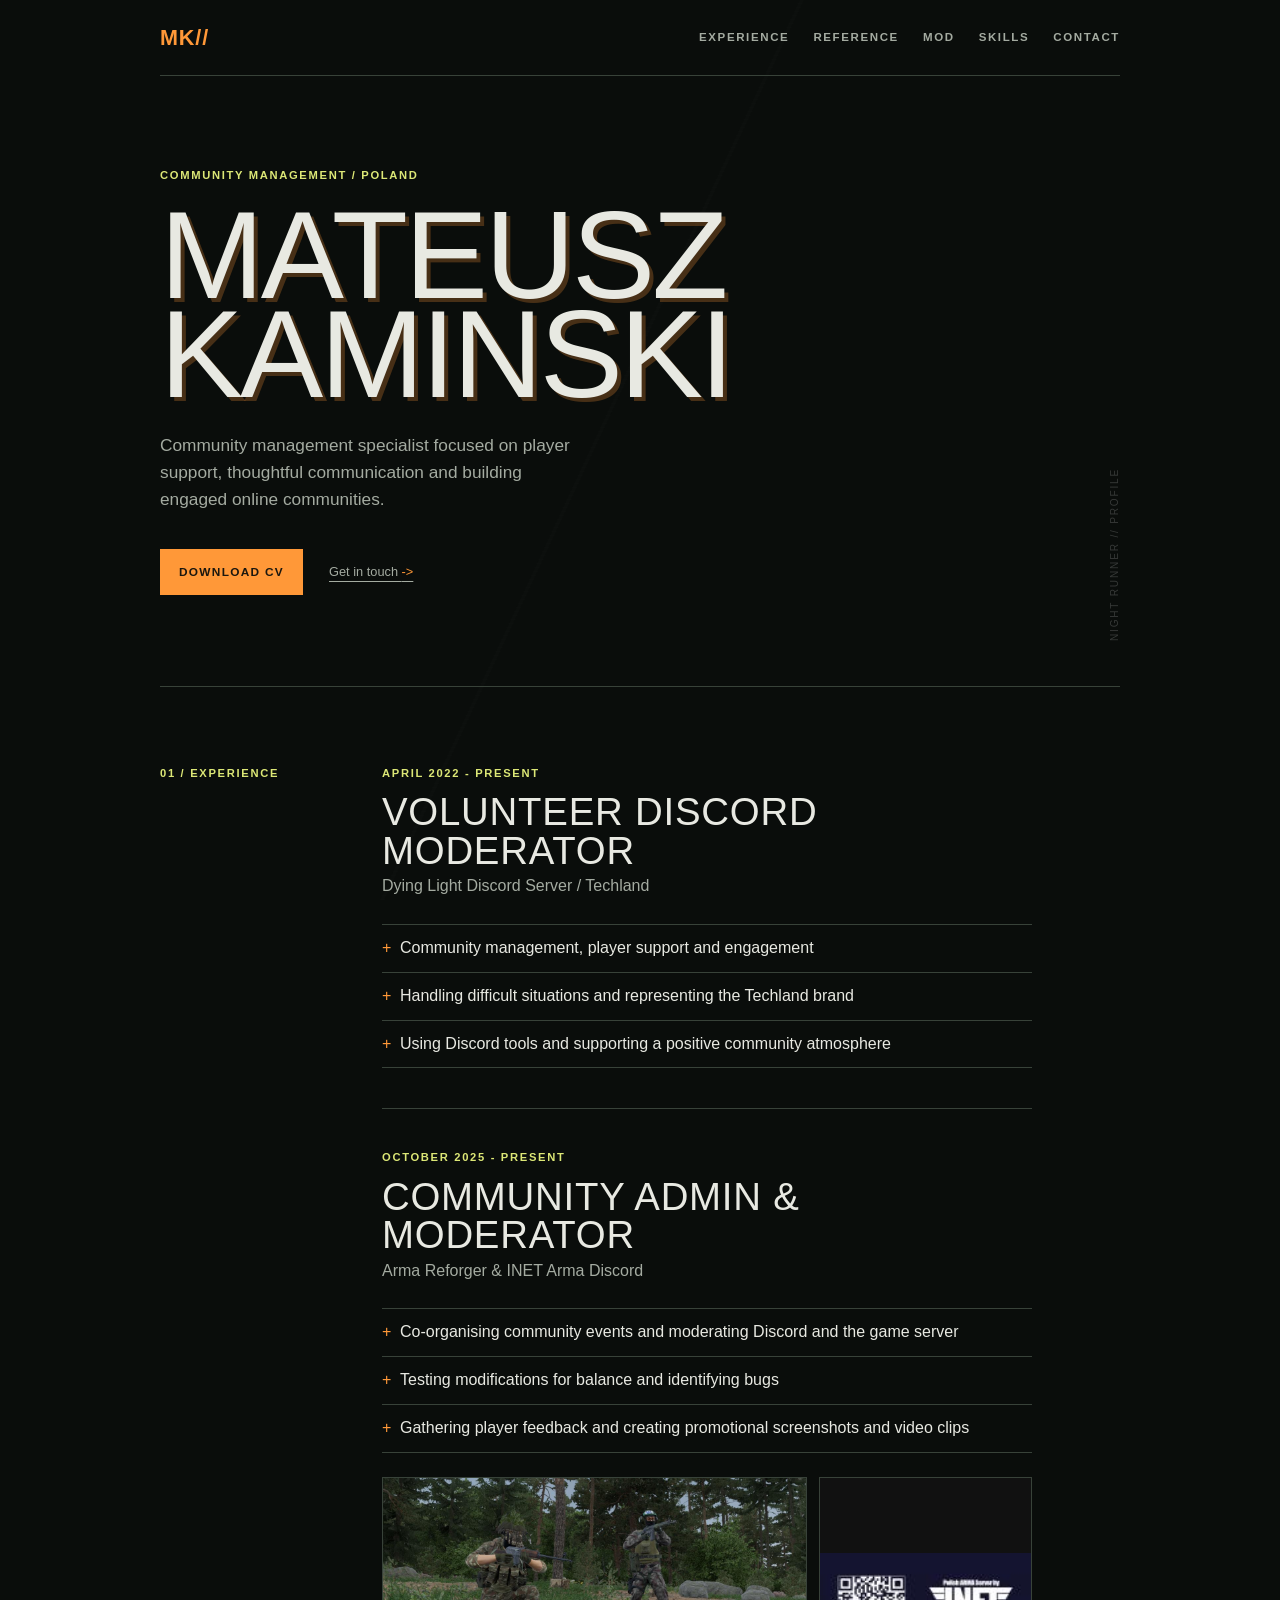
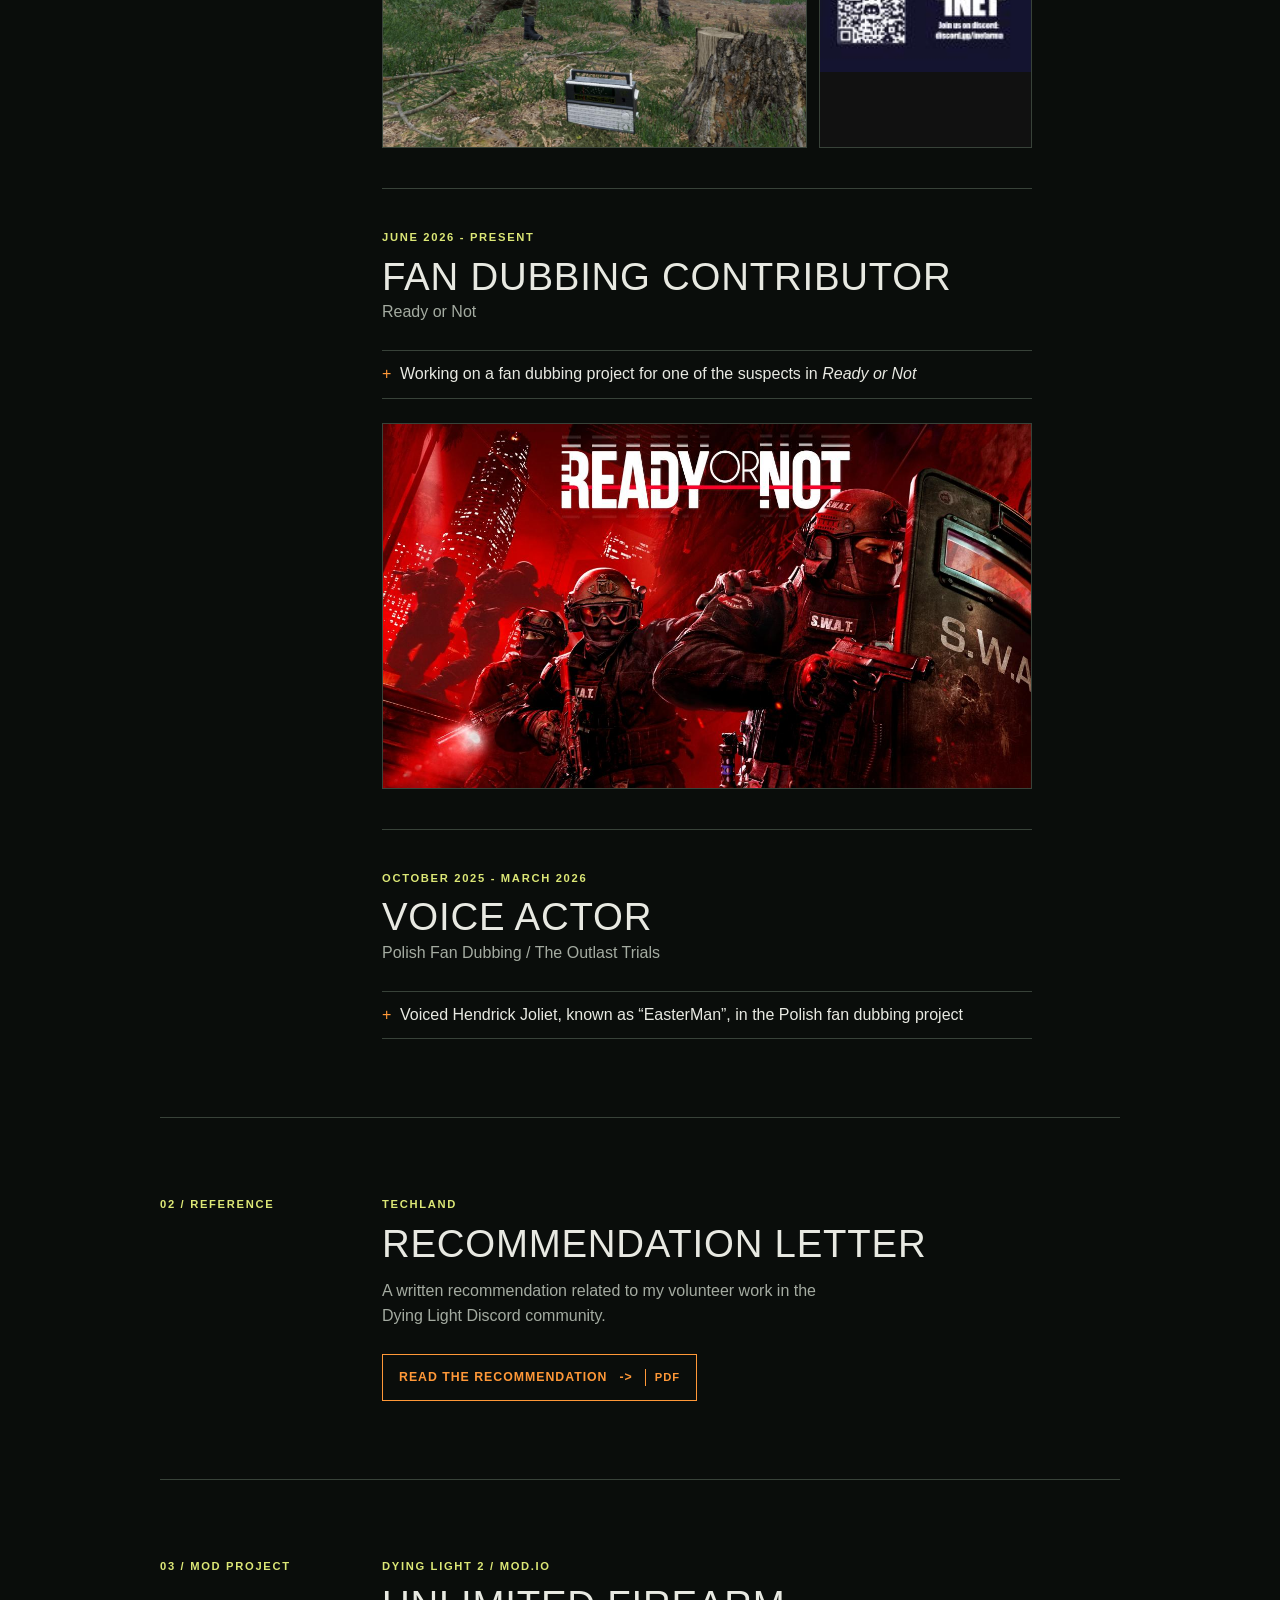
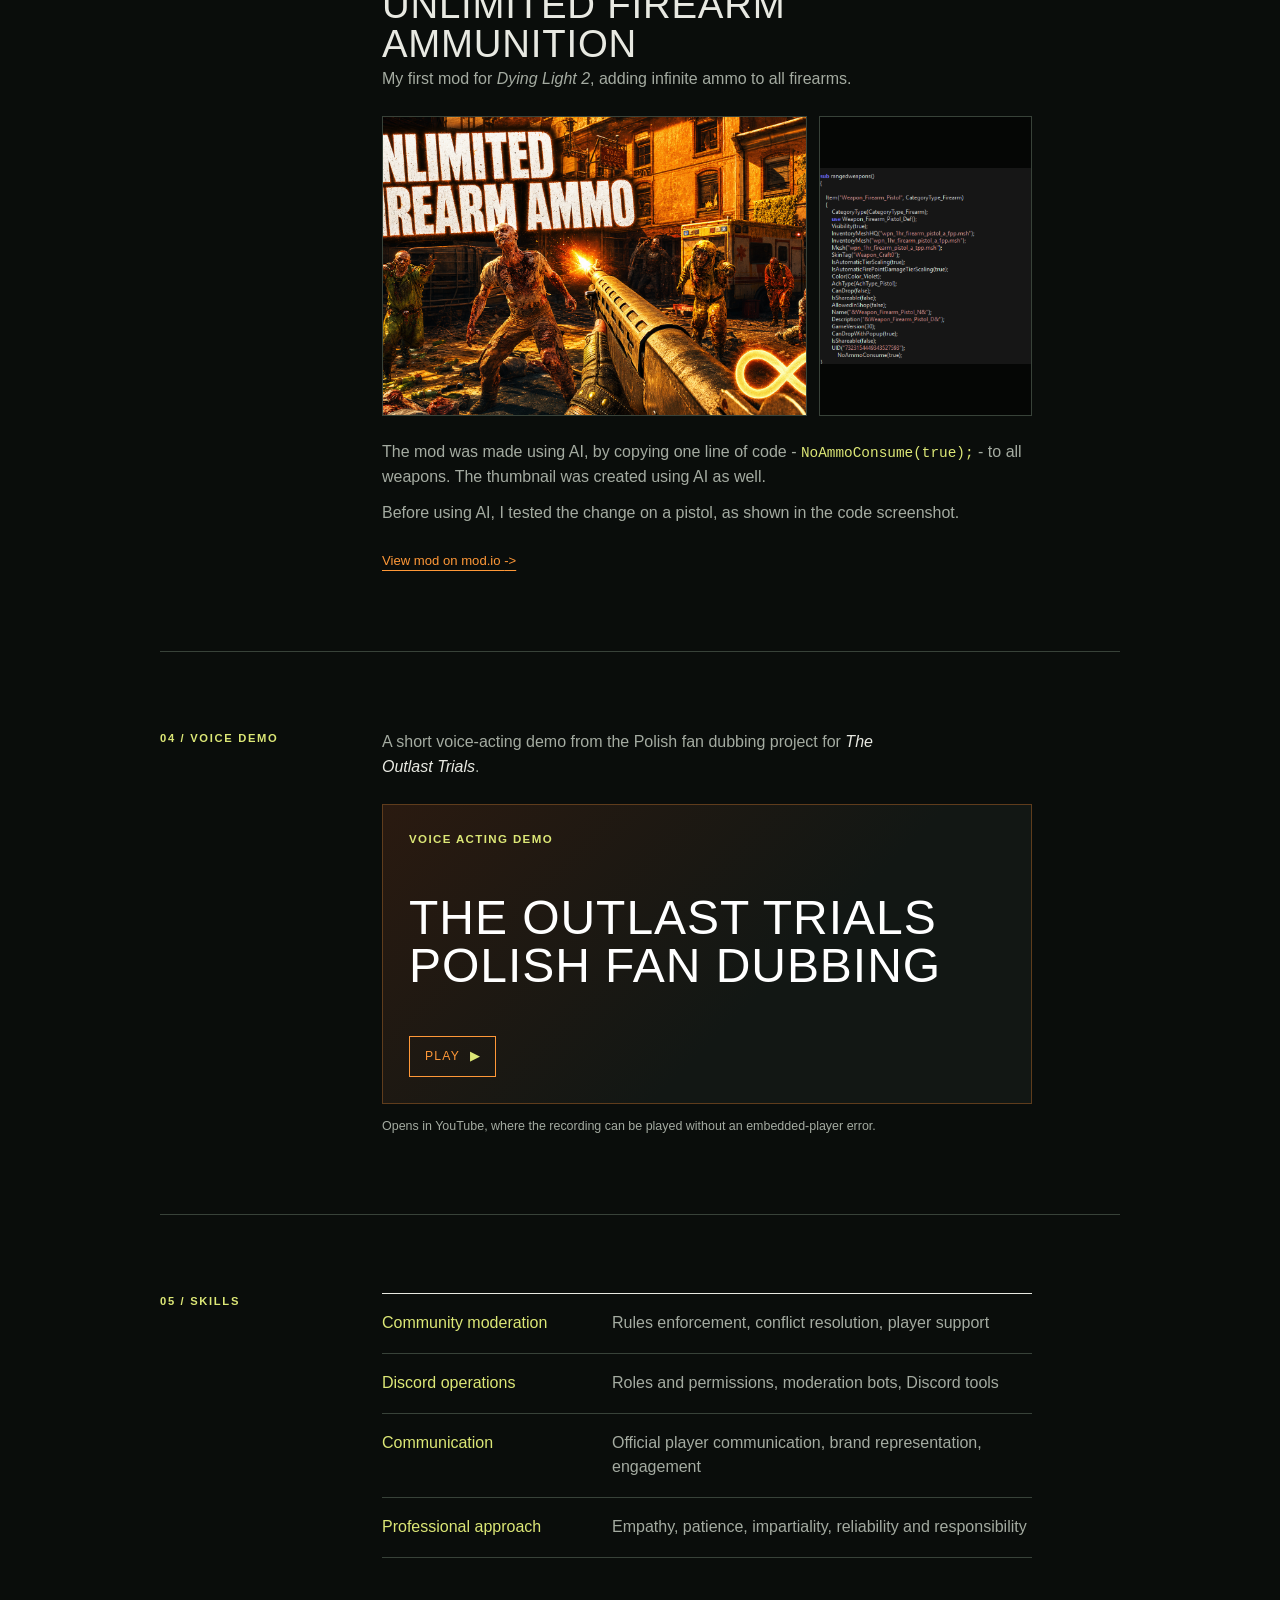
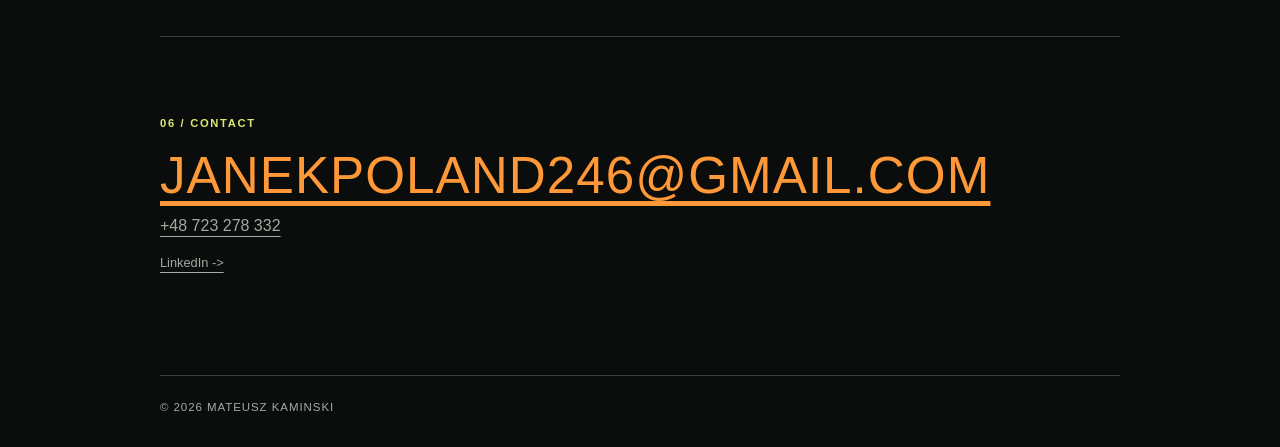
==== index.html @ e9da5579 "Add files via upload" ====
<!doctype html>
<html lang="en">
  <head>
    <meta charset="UTF-8" />
    <meta name="viewport" content="width=device-width, initial-scale=1" />
    <meta name="description" content="CV of Mateusz Kaminski, community management specialist." />
    <title>Mateusz Kaminski // Field Profile</title>
    <link rel="stylesheet" href="style.css" />
  </head>
  <body>
    <header class="nav wrap">
      <a class="brand" href="#top">MK//</a>
      <nav aria-label="Main navigation">
        <a href="#experience">Experience</a>
        <a href="#reference">Reference</a>
        <a href="#mod">Mod</a>
        <a href="#skills">Skills</a>
        <a href="#contact">Contact</a>
      </nav>
    </header>

    <main id="top">
      <section class="hero wrap">
        <p class="label">Community management / Poland</p>
        <h1>Mateusz<br />Kaminski</h1>
        <p class="intro">Community management specialist focused on player support, thoughtful communication and building engaged online communities.</p>
        <div class="actions">
          <a class="button" href="assets/Mateusz_Kaminski_CV_ENG_GD.pdf" download>Download CV</a>
          <a class="text-link" href="mailto:janekpoland246@gmail.com">Get in touch <span>-&gt;</span></a>
        </div>
      </section>

      <section class="section wrap" id="experience">
        <p class="label">01 / Experience</p>
        <div class="content">
          <article class="experience-item">
            <p class="date">April 2022 - Present</p>
            <h2>Volunteer Discord Moderator</h2>
            <p class="company">Dying Light Discord Server / Techland</p>
            <ul>
              <li>Community management, player support and engagement</li>
              <li>Handling difficult situations and representing the Techland brand</li>
              <li>Using Discord tools and supporting a positive community atmosphere</li>
            </ul>
          </article>
          <article class="experience-item">
            <p class="date">October 2025 - Present</p>
            <h2>Community Admin &amp; Moderator</h2>
            <p class="company">Arma Reforger &amp; INET Arma Discord</p>
            <ul>
              <li>Co-organising community events and moderating Discord and the game server</li>
              <li>Testing modifications for balance and identifying bugs</li>
              <li>Gathering player feedback and creating promotional screenshots and video clips</li>
            </ul>
            <div class="media-gallery">
              <img src="assets/arma-event.jpg" alt="Screenshot from an Arma Reforger community event" loading="lazy" />
              <img src="assets/arma-discord.jpg" alt="INET Arma Discord community graphic" loading="lazy" />
            </div>
          </article>
          <article class="experience-item">
            <p class="date">June 2026 - Present</p>
            <h2>Fan Dubbing Contributor</h2>
            <p class="company">Ready or Not</p>
            <ul>
              <li>Working on a fan dubbing project for one of the suspects in <em>Ready or Not</em></li>
            </ul>
            <img class="experience-image" src="assets/ready-or-not-dubbing.jpg" alt="Ready or Not promotional artwork" loading="lazy" />
          </article>
          <article class="experience-item">
            <p class="date">October 2025 - March 2026</p>
            <h2>Voice Actor</h2>
            <p class="company">Polish Fan Dubbing / The Outlast Trials</p>
            <ul>
              <li>Voiced Hendrick Joliet, known as “EasterMan”, in the Polish fan dubbing project</li>
            </ul>
          </article>
        </div>
      </section>

      <section class="section wrap" id="reference">
        <p class="label">02 / Reference</p>
        <div class="content reference-content">
          <p class="date">Techland</p>
          <h2>Recommendation Letter</h2>
          <p class="reference-copy">A written recommendation related to my volunteer work in the Dying Light Discord community.</p>
          <a class="reference-link" href="assets/techland-recommendation.pdf" target="_blank" rel="noreferrer">Read the recommendation <span>-&gt;</span><small>PDF</small></a>
        </div>
      </section>

      <section class="section wrap" id="mod">
        <p class="label">03 / Mod project</p>
        <div class="content mod-content">
          <p class="date">Dying Light 2 / mod.io</p>
          <h2>Unlimited Firearm Ammunition</h2>
          <p class="company">My first mod for <em>Dying Light 2</em>, adding infinite ammo to all firearms.</p>
          <div class="mod-media">
            <img class="mod-thumbnail" src="assets/unlimited-firearm-ammo.png" alt="Unlimited Firearm Ammunition mod thumbnail" loading="lazy" />
            <img class="mod-code" src="assets/unlimited-ammo-code.png" alt="Code screenshot showing NoAmmoConsume true" loading="lazy" />
          </div>
          <div class="mod-copy">
            <p>The mod was made using AI, by copying one line of code - <code>NoAmmoConsume(true);</code> - to all weapons. The thumbnail was created using AI as well.</p>
            <p>Before using AI, I tested the change on a pistol, as shown in the code screenshot.</p>
          </div>
          <a class="mod-link" href="https://mod.io/g/dying-light-2/m/unlimited-firearm-ammunition#description" target="_blank" rel="noreferrer">View mod on mod.io <span>-&gt;</span></a>
        </div>
      </section>

      <section class="section wrap" id="skills">
        <p class="label">04 / Voice demo</p>
        <div class="content video-content">
          <p class="video-copy">A short voice-acting demo from the Polish fan dubbing project for <em>The Outlast Trials</em>.</p>
          <a class="video-card" href="https://www.youtube.com/watch?v=pkF6Se_nqcI" target="_blank" rel="noreferrer" aria-label="Play voice demo on YouTube">
            <span class="video-card-label">Voice acting demo</span>
            <span class="video-card-title">The Outlast Trials<br />Polish fan dubbing</span>
            <span class="play-button" aria-hidden="true">Play <b>&#9654;</b></span>
          </a>
          <p class="video-note">Opens in YouTube, where the recording can be played without an embedded-player error.</p>
        </div>
      </section>

      <section class="section wrap" id="skills">
        <p class="label">05 / Skills</p>
        <div class="content skills">
          <div><h3>Community moderation</h3><p>Rules enforcement, conflict resolution, player support</p></div>
          <div><h3>Discord operations</h3><p>Roles and permissions, moderation bots, Discord tools</p></div>
          <div><h3>Communication</h3><p>Official player communication, brand representation, engagement</p></div>
          <div><h3>Professional approach</h3><p>Empathy, patience, impartiality, reliability and responsibility</p></div>
        </div>
      </section>

      <section class="contact wrap" id="contact">
        <p class="label">06 / Contact</p>
        <a class="email" href="mailto:janekpoland246@gmail.com">janekpoland246@gmail.com</a>
        <a class="phone" href="tel:+48723278332">+48 723 278 332</a>
        <a class="linkedin" href="https://www.linkedin.com/in/mateusz-kami%C5%84ski-6b678b23a/" target="_blank" rel="noreferrer">LinkedIn -&gt;</a>
      </section>
    </main>

    <footer class="wrap">&copy; <span id="year"></span> Mateusz Kaminski</footer>
    <script src="script.js"></script>
  </body>
</html>
---- style.css ----
:root { --ink: #e8e9e2; --night: #111713; --deep: #0a0d0b; --panel: #182019; --line: #384239; --muted: #a4aba1; --hazard: #ff9838; --glow: #dce776; }
* { box-sizing: border-box; }
html { scroll-behavior: smooth; }
body { margin: 0; color: var(--ink); background: var(--deep); font: 16px/1.55 "Arial Narrow", Arial, sans-serif; }
body::before { content: ""; position: fixed; inset: 0; pointer-events: none; z-index: -1; opacity: .25; background: linear-gradient(115deg, transparent 0 47%, rgba(255,255,255,.05) 47.1% 47.25%, transparent 47.35% 100%), repeating-linear-gradient(0deg, rgba(255,255,255,.025) 0 1px, transparent 1px 4px); }
a { color: inherit; }.wrap { width: min(960px, calc(100% - 48px)); margin: 0 auto; }
.nav { min-height: 76px; display: flex; align-items: center; justify-content: space-between; border-bottom: 1px solid var(--line); }.brand { color: var(--hazard); font: bold 1.35rem/1 Impact, "Arial Narrow", sans-serif; text-decoration: none; letter-spacing: .04em; } nav { display: flex; gap: 24px; } nav a { color: var(--muted); font-size: .72rem; font-weight: bold; text-decoration: none; text-transform: uppercase; letter-spacing: .14em; } nav a:hover { color: var(--hazard); }
.hero { position: relative; min-height: 610px; display: flex; flex-direction: column; justify-content: center; }.hero::after { content: "NIGHT RUNNER // PROFILE"; position: absolute; right: 0; bottom: 45px; color: rgba(255,255,255,.18); font: .63rem/1 Impact, sans-serif; letter-spacing: .18em; transform: rotate(-90deg) translateX(100%); transform-origin: right bottom; }.label, .date { margin: 0; color: var(--glow); font-size: .7rem; font-weight: bold; letter-spacing: .15em; text-transform: uppercase; } h1 { margin: 20px 0 28px; font: 500 clamp(4.3rem, 12vw, 7.8rem)/.8 Impact, "Arial Narrow", sans-serif; letter-spacing: -.025em; text-transform: uppercase; text-shadow: 4px 4px 0 rgba(255,152,56,.25); }.intro { max-width: 430px; margin: 0; color: var(--muted); font-size: 1.08rem; }.actions { display: flex; align-items: center; gap: 26px; margin-top: 36px; }.button { padding: 13px 18px; border: 1px solid var(--hazard); background: var(--hazard); color: #1b170f; text-decoration: none; font-size: .74rem; font-weight: bold; text-transform: uppercase; letter-spacing: .11em; }.button:hover { background: var(--glow); border-color: var(--glow); }.text-link, .linkedin { font-size: .8rem; color: var(--muted); text-underline-offset: 5px; }.text-link span { color: var(--hazard); }
.section { display: grid; grid-template-columns: 190px 1fr; gap: 32px; padding: 78px 0; border-top: 1px solid var(--line); }.content { max-width: 650px; }.content h2 { margin: 11px 0 4px; color: var(--ink); font: 500 clamp(1.7rem, 3vw, 2.55rem)/1 Impact, "Arial Narrow", sans-serif; text-transform: uppercase; letter-spacing: .02em; }.content h2 em { color: var(--hazard); font-style: normal; }.company { margin: 0; color: var(--muted); }.experience-item { padding: 0 0 40px; margin-bottom: 40px; border-bottom: 1px solid var(--line); }.experience-item:last-child { padding-bottom: 0; margin-bottom: 0; border-bottom: 0; }.experience-item ul { margin: 25px 0 0; padding: 0; list-style: none; border-top: 1px solid var(--line); }.experience-item li { padding: 11px 0 11px 18px; border-bottom: 1px solid var(--line); position: relative; }.experience-item li::before { content: "+"; position: absolute; left: 0; color: var(--hazard); }
.experience-image { display: block; width: 100%; margin-top: 24px; border: 1px solid var(--line); }.media-gallery { display: grid; grid-template-columns: 2fr 1fr; gap: 12px; margin-top: 24px; }.media-gallery img { display: block; width: 100%; height: 100%; min-height: 150px; object-fit: cover; border: 1px solid var(--line); }.media-gallery img:last-child { object-fit: contain; background: #111; }
.reference-copy { max-width: 470px; margin: 16px 0 25px; color: var(--muted); }.reference-link { display: inline-flex; align-items: center; gap: 12px; padding: 13px 16px; border: 1px solid var(--hazard); color: var(--hazard); text-decoration: none; font-size: .77rem; font-weight: bold; text-transform: uppercase; letter-spacing: .08em; }.reference-link:hover { background: var(--hazard); color: var(--deep); }.reference-link small { padding-left: 9px; border-left: 1px solid currentColor; font-size: .7rem; }
.mod-media { display: grid; grid-template-columns: 2fr 1fr; gap: 12px; margin-top: 24px; }.mod-media img { display: block; width: 100%; border: 1px solid var(--line); }.mod-thumbnail { min-height: 300px; height: 100%; object-fit: cover; }.mod-code { height: 300px; object-fit: contain; background: #050605; }.mod-copy { margin-top: 24px; color: var(--muted); }.mod-copy p { margin: 0 0 12px; }.mod-copy code { color: var(--glow); font: .9em Consolas, "Courier New", monospace; }.mod-link { display: inline-block; margin-top: 13px; color: var(--hazard); font-size: .82rem; text-underline-offset: 5px; }
.skills { border-top: 1px solid var(--ink); }.skills div { display: grid; grid-template-columns: 210px 1fr; gap: 20px; padding: 17px 0; border-bottom: 1px solid var(--line); }.skills h3, .skills p { margin: 0; font-size: 1rem; font-weight: normal; }.skills h3 { color: var(--glow); }.skills p { color: var(--muted); }.video-copy { max-width: 520px; margin: 0 0 24px; color: var(--muted); }.video-copy em { color: var(--ink); }.video-card { min-height: 300px; display: flex; flex-direction: column; align-items: flex-start; justify-content: space-between; padding: 26px; border: 1px solid #5f3c1c; background: linear-gradient(135deg, #2a1a10, #121714 60%); color: #fff; text-decoration: none; }.video-card:hover { background: linear-gradient(135deg, #4a2a14, #202b1d 60%); }.video-card-label { color: var(--glow); font-size: .72rem; font-weight: bold; letter-spacing: .12em; text-transform: uppercase; }.video-card-title { font: 500 clamp(1.7rem, 4vw, 3rem)/1 Impact, "Arial Narrow", sans-serif; text-transform: uppercase; letter-spacing: .02em; }.play-button { display: inline-flex; align-items: center; gap: 10px; padding: 10px 15px; border: 1px solid var(--hazard); color: var(--hazard); font-size: .76rem; text-transform: uppercase; letter-spacing: .1em; }.play-button b { color: var(--glow); }.video-note { margin: 13px 0 0; color: var(--muted); font-size: .78rem; }
.contact { padding: 78px 0 100px; border-top: 1px solid var(--line); }.email { display: block; margin: 18px 0 12px; color: var(--hazard); font: 500 clamp(1.7rem, 4vw, 3.5rem)/1 Impact, "Arial Narrow", sans-serif; letter-spacing: .02em; text-transform: uppercase; text-underline-offset: 8px; }.phone { display: block; width: fit-content; margin: 0 0 12px; color: var(--muted); font-size: 1rem; text-underline-offset: 5px; } footer { padding: 23px 0 30px; border-top: 1px solid var(--line); color: var(--muted); font-size: .72rem; letter-spacing: .08em; text-transform: uppercase; }
@media (max-width: 640px) { .wrap { width: min(100% - 32px, 960px); }.nav { min-height: 66px; } nav { gap: 14px; } nav a { font-size: .64rem; }.hero { min-height: 540px; }.hero::after { display: none; }.section { grid-template-columns: 1fr; gap: 22px; padding: 58px 0; }.skills div { grid-template-columns: 1fr; gap: 4px; }.media-gallery,.mod-media { grid-template-columns: 1fr; }.media-gallery img { min-height: 0; }.mod-thumbnail,.mod-code { min-height: 0; height: auto; }.contact { padding: 58px 0 70px; } }
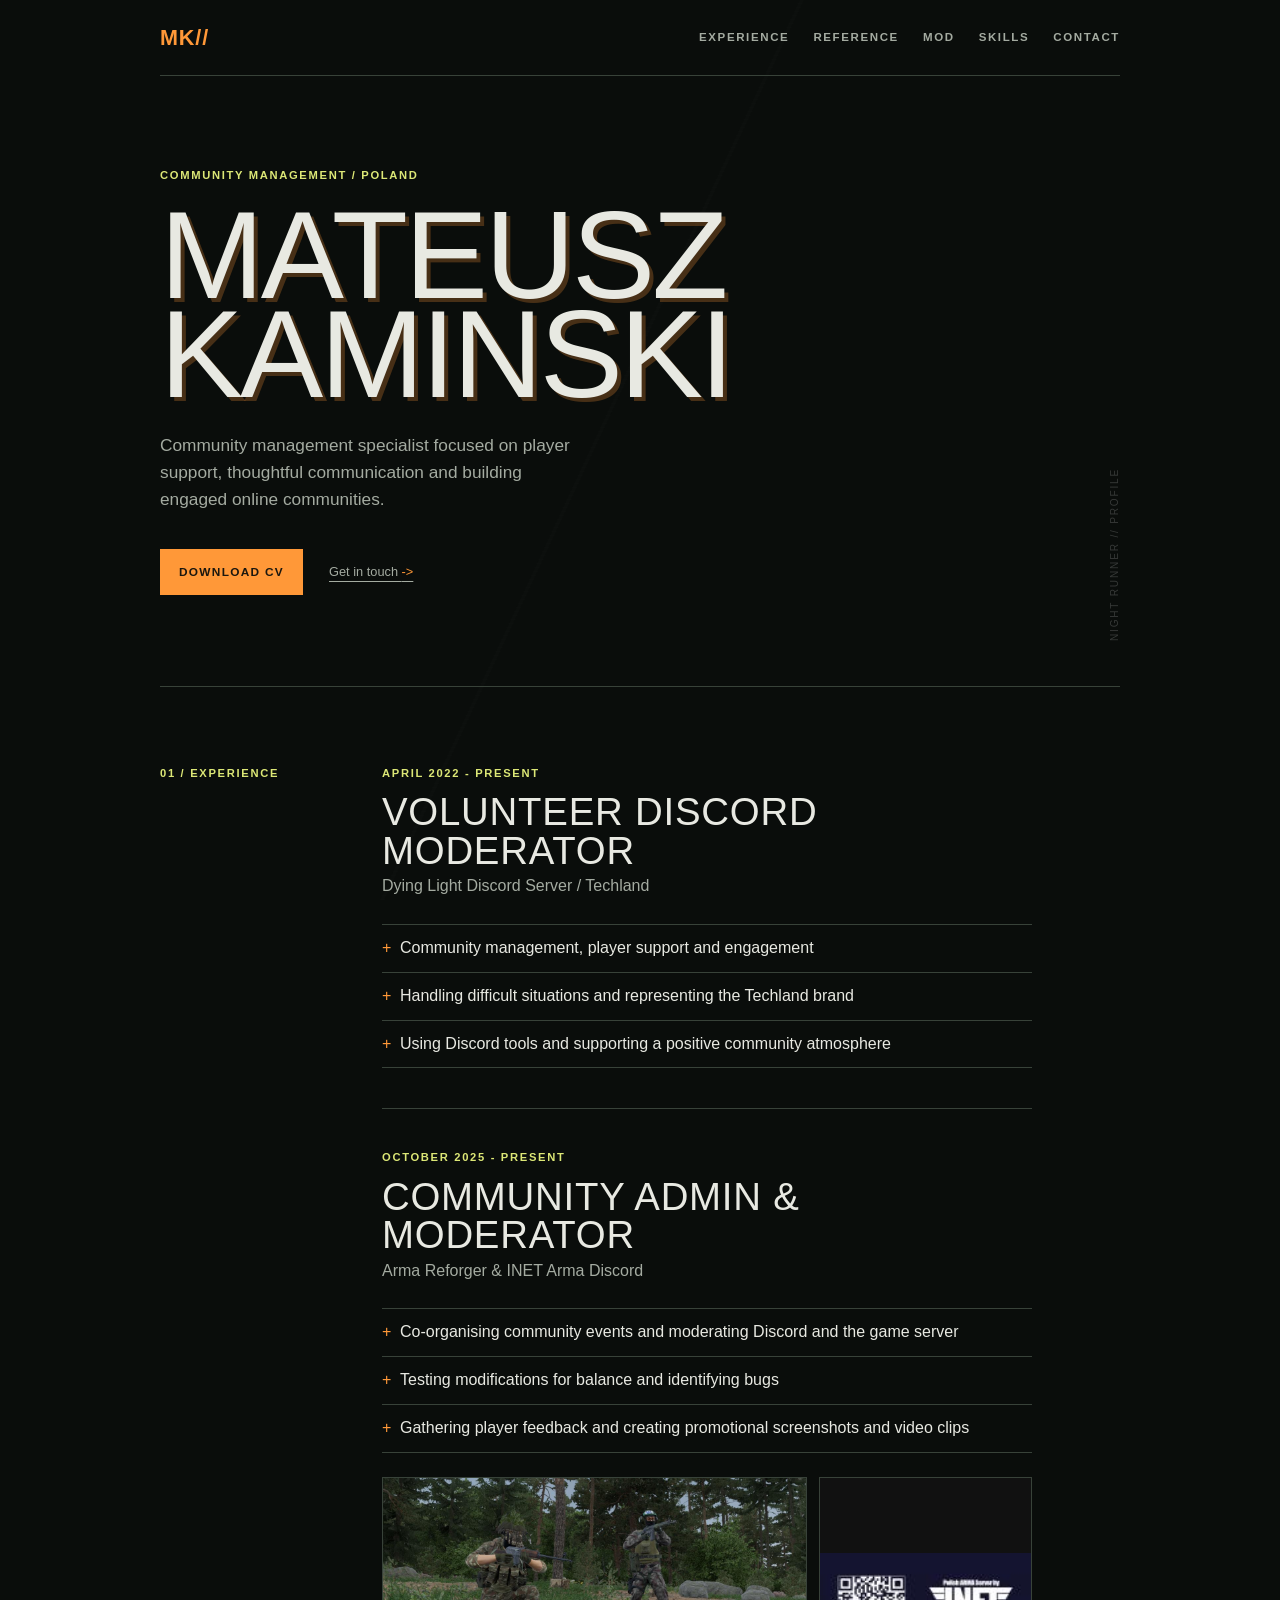
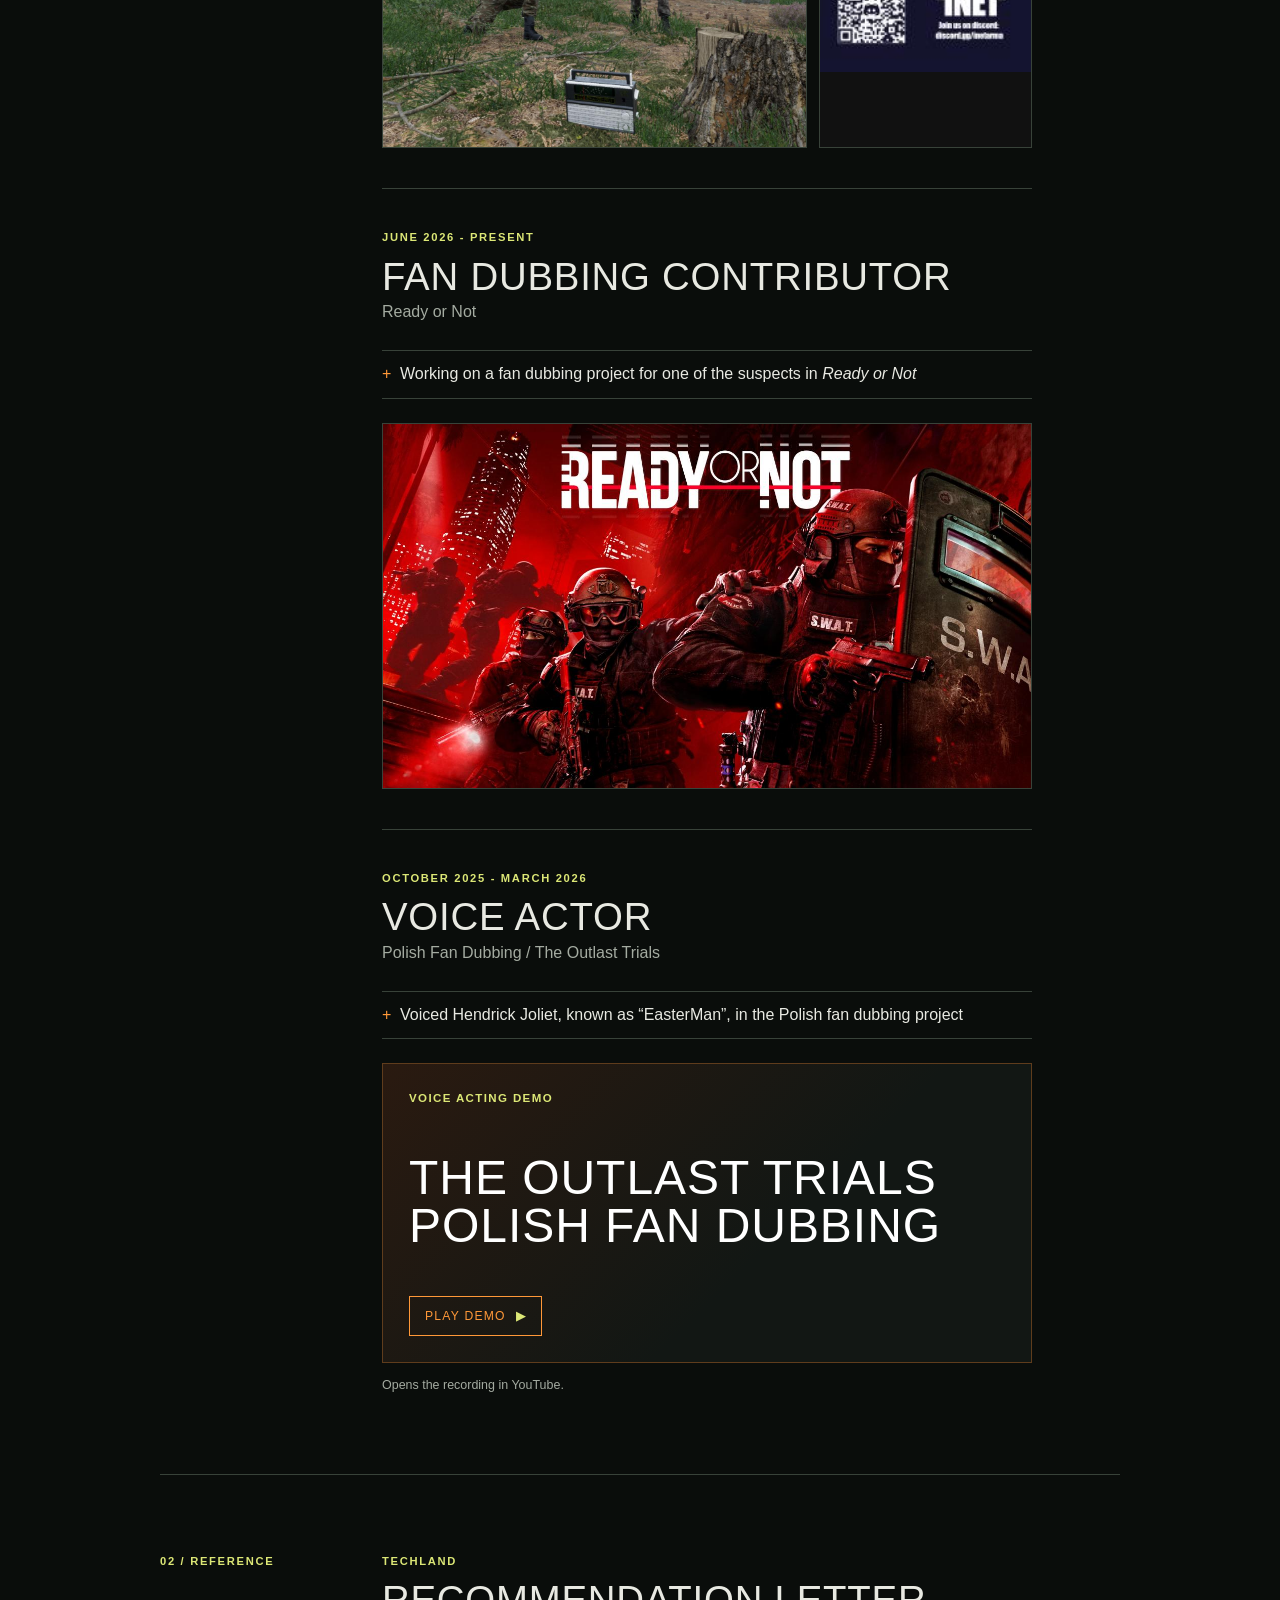
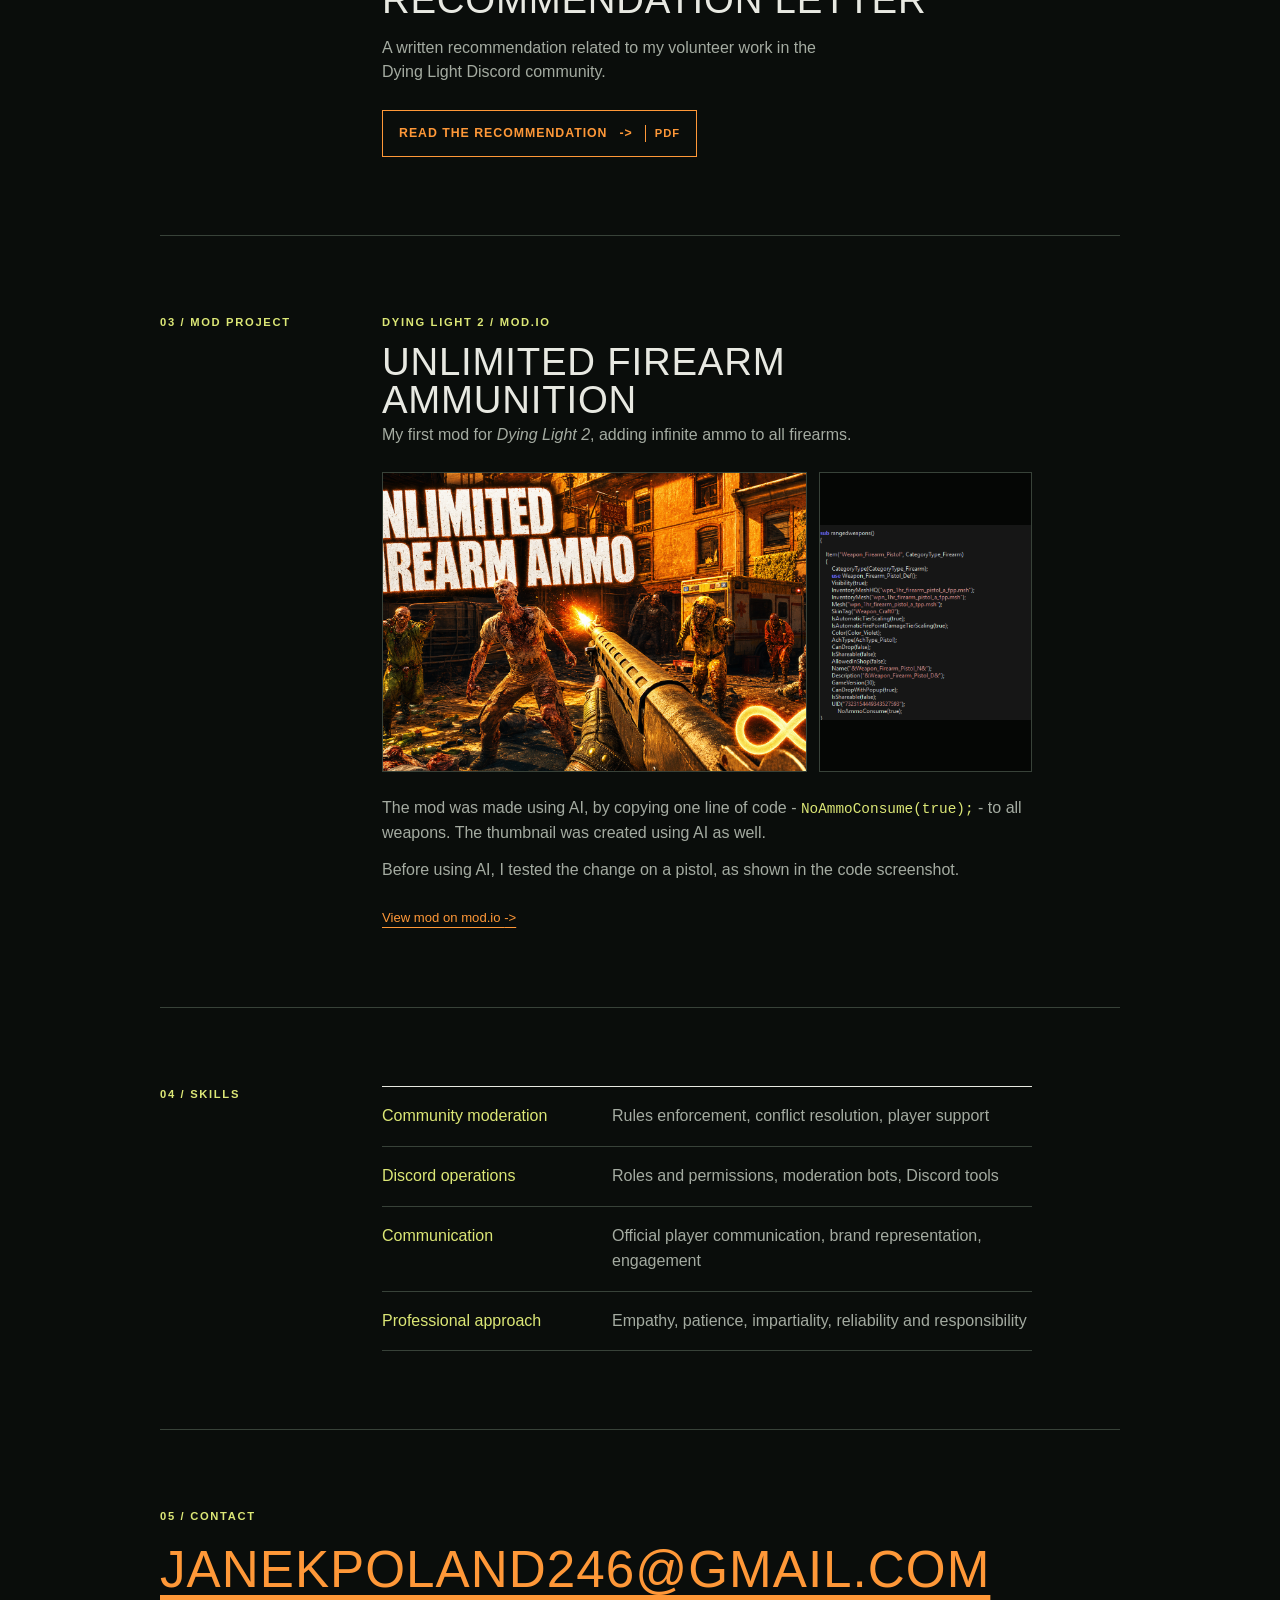
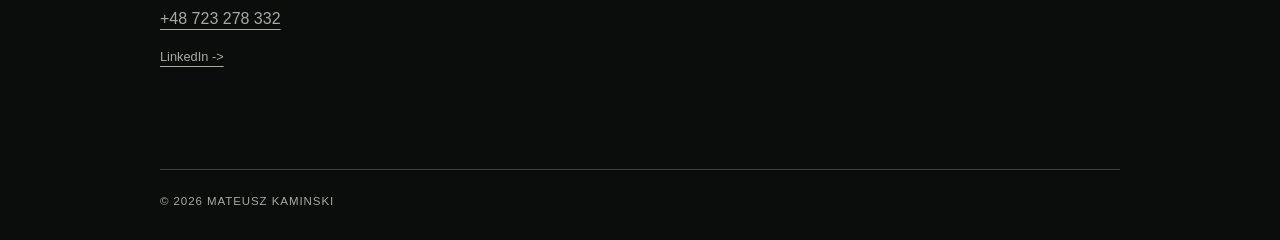
==== commit aa3aae67: "Add files via upload" ====
--- a/index.html
+++ b/index.html
@@ -73,6 +73,12 @@
             <ul>
               <li>Voiced Hendrick Joliet, known as “EasterMan”, in the Polish fan dubbing project</li>
             </ul>
+            <a class="video-card voice-demo-card" href="https://www.youtube.com/watch?v=pkF6Se_nqcI" target="_blank" rel="noreferrer" aria-label="Play voice acting demo on YouTube">
+              <span class="video-card-label">Voice acting demo</span>
+              <span class="video-card-title">The Outlast Trials<br />Polish fan dubbing</span>
+              <span class="play-button" aria-hidden="true">Play demo <b>&#9654;</b></span>
+            </a>
+            <p class="video-note">Opens the recording in YouTube.</p>
           </article>
         </div>
       </section>
@@ -106,20 +112,7 @@
       </section>
 
       <section class="section wrap" id="skills">
-        <p class="label">04 / Voice demo</p>
-        <div class="content video-content">
-          <p class="video-copy">A short voice-acting demo from the Polish fan dubbing project for <em>The Outlast Trials</em>.</p>
-          <a class="video-card" href="https://www.youtube.com/watch?v=pkF6Se_nqcI" target="_blank" rel="noreferrer" aria-label="Play voice demo on YouTube">
-            <span class="video-card-label">Voice acting demo</span>
-            <span class="video-card-title">The Outlast Trials<br />Polish fan dubbing</span>
-            <span class="play-button" aria-hidden="true">Play <b>&#9654;</b></span>
-          </a>
-          <p class="video-note">Opens in YouTube, where the recording can be played without an embedded-player error.</p>
-        </div>
-      </section>
-
-      <section class="section wrap" id="skills">
-        <p class="label">05 / Skills</p>
+        <p class="label">04 / Skills</p>
         <div class="content skills">
           <div><h3>Community moderation</h3><p>Rules enforcement, conflict resolution, player support</p></div>
           <div><h3>Discord operations</h3><p>Roles and permissions, moderation bots, Discord tools</p></div>
@@ -129,7 +122,7 @@
       </section>
 
       <section class="contact wrap" id="contact">
-        <p class="label">06 / Contact</p>
+        <p class="label">05 / Contact</p>
         <a class="email" href="mailto:janekpoland246@gmail.com">janekpoland246@gmail.com</a>
         <a class="phone" href="tel:+48723278332">+48 723 278 332</a>
         <a class="linkedin" href="https://www.linkedin.com/in/mateusz-kami%C5%84ski-6b678b23a/" target="_blank" rel="noreferrer">LinkedIn -&gt;</a>
--- a/style.css
+++ b/style.css
@@ -11,5 +11,6 @@
 .reference-copy { max-width: 470px; margin: 16px 0 25px; color: var(--muted); }.reference-link { display: inline-flex; align-items: center; gap: 12px; padding: 13px 16px; border: 1px solid var(--hazard); color: var(--hazard); text-decoration: none; font-size: .77rem; font-weight: bold; text-transform: uppercase; letter-spacing: .08em; }.reference-link:hover { background: var(--hazard); color: var(--deep); }.reference-link small { padding-left: 9px; border-left: 1px solid currentColor; font-size: .7rem; }
 .mod-media { display: grid; grid-template-columns: 2fr 1fr; gap: 12px; margin-top: 24px; }.mod-media img { display: block; width: 100%; border: 1px solid var(--line); }.mod-thumbnail { min-height: 300px; height: 100%; object-fit: cover; }.mod-code { height: 300px; object-fit: contain; background: #050605; }.mod-copy { margin-top: 24px; color: var(--muted); }.mod-copy p { margin: 0 0 12px; }.mod-copy code { color: var(--glow); font: .9em Consolas, "Courier New", monospace; }.mod-link { display: inline-block; margin-top: 13px; color: var(--hazard); font-size: .82rem; text-underline-offset: 5px; }
 .skills { border-top: 1px solid var(--ink); }.skills div { display: grid; grid-template-columns: 210px 1fr; gap: 20px; padding: 17px 0; border-bottom: 1px solid var(--line); }.skills h3, .skills p { margin: 0; font-size: 1rem; font-weight: normal; }.skills h3 { color: var(--glow); }.skills p { color: var(--muted); }.video-copy { max-width: 520px; margin: 0 0 24px; color: var(--muted); }.video-copy em { color: var(--ink); }.video-card { min-height: 300px; display: flex; flex-direction: column; align-items: flex-start; justify-content: space-between; padding: 26px; border: 1px solid #5f3c1c; background: linear-gradient(135deg, #2a1a10, #121714 60%); color: #fff; text-decoration: none; }.video-card:hover { background: linear-gradient(135deg, #4a2a14, #202b1d 60%); }.video-card-label { color: var(--glow); font-size: .72rem; font-weight: bold; letter-spacing: .12em; text-transform: uppercase; }.video-card-title { font: 500 clamp(1.7rem, 4vw, 3rem)/1 Impact, "Arial Narrow", sans-serif; text-transform: uppercase; letter-spacing: .02em; }.play-button { display: inline-flex; align-items: center; gap: 10px; padding: 10px 15px; border: 1px solid var(--hazard); color: var(--hazard); font-size: .76rem; text-transform: uppercase; letter-spacing: .1em; }.play-button b { color: var(--glow); }.video-note { margin: 13px 0 0; color: var(--muted); font-size: .78rem; }
+.voice-demo-card { margin-top: 24px; }
 .contact { padding: 78px 0 100px; border-top: 1px solid var(--line); }.email { display: block; margin: 18px 0 12px; color: var(--hazard); font: 500 clamp(1.7rem, 4vw, 3.5rem)/1 Impact, "Arial Narrow", sans-serif; letter-spacing: .02em; text-transform: uppercase; text-underline-offset: 8px; }.phone { display: block; width: fit-content; margin: 0 0 12px; color: var(--muted); font-size: 1rem; text-underline-offset: 5px; } footer { padding: 23px 0 30px; border-top: 1px solid var(--line); color: var(--muted); font-size: .72rem; letter-spacing: .08em; text-transform: uppercase; }
 @media (max-width: 640px) { .wrap { width: min(100% - 32px, 960px); }.nav { min-height: 66px; } nav { gap: 14px; } nav a { font-size: .64rem; }.hero { min-height: 540px; }.hero::after { display: none; }.section { grid-template-columns: 1fr; gap: 22px; padding: 58px 0; }.skills div { grid-template-columns: 1fr; gap: 4px; }.media-gallery,.mod-media { grid-template-columns: 1fr; }.media-gallery img { min-height: 0; }.mod-thumbnail,.mod-code { min-height: 0; height: auto; }.contact { padding: 58px 0 70px; } }
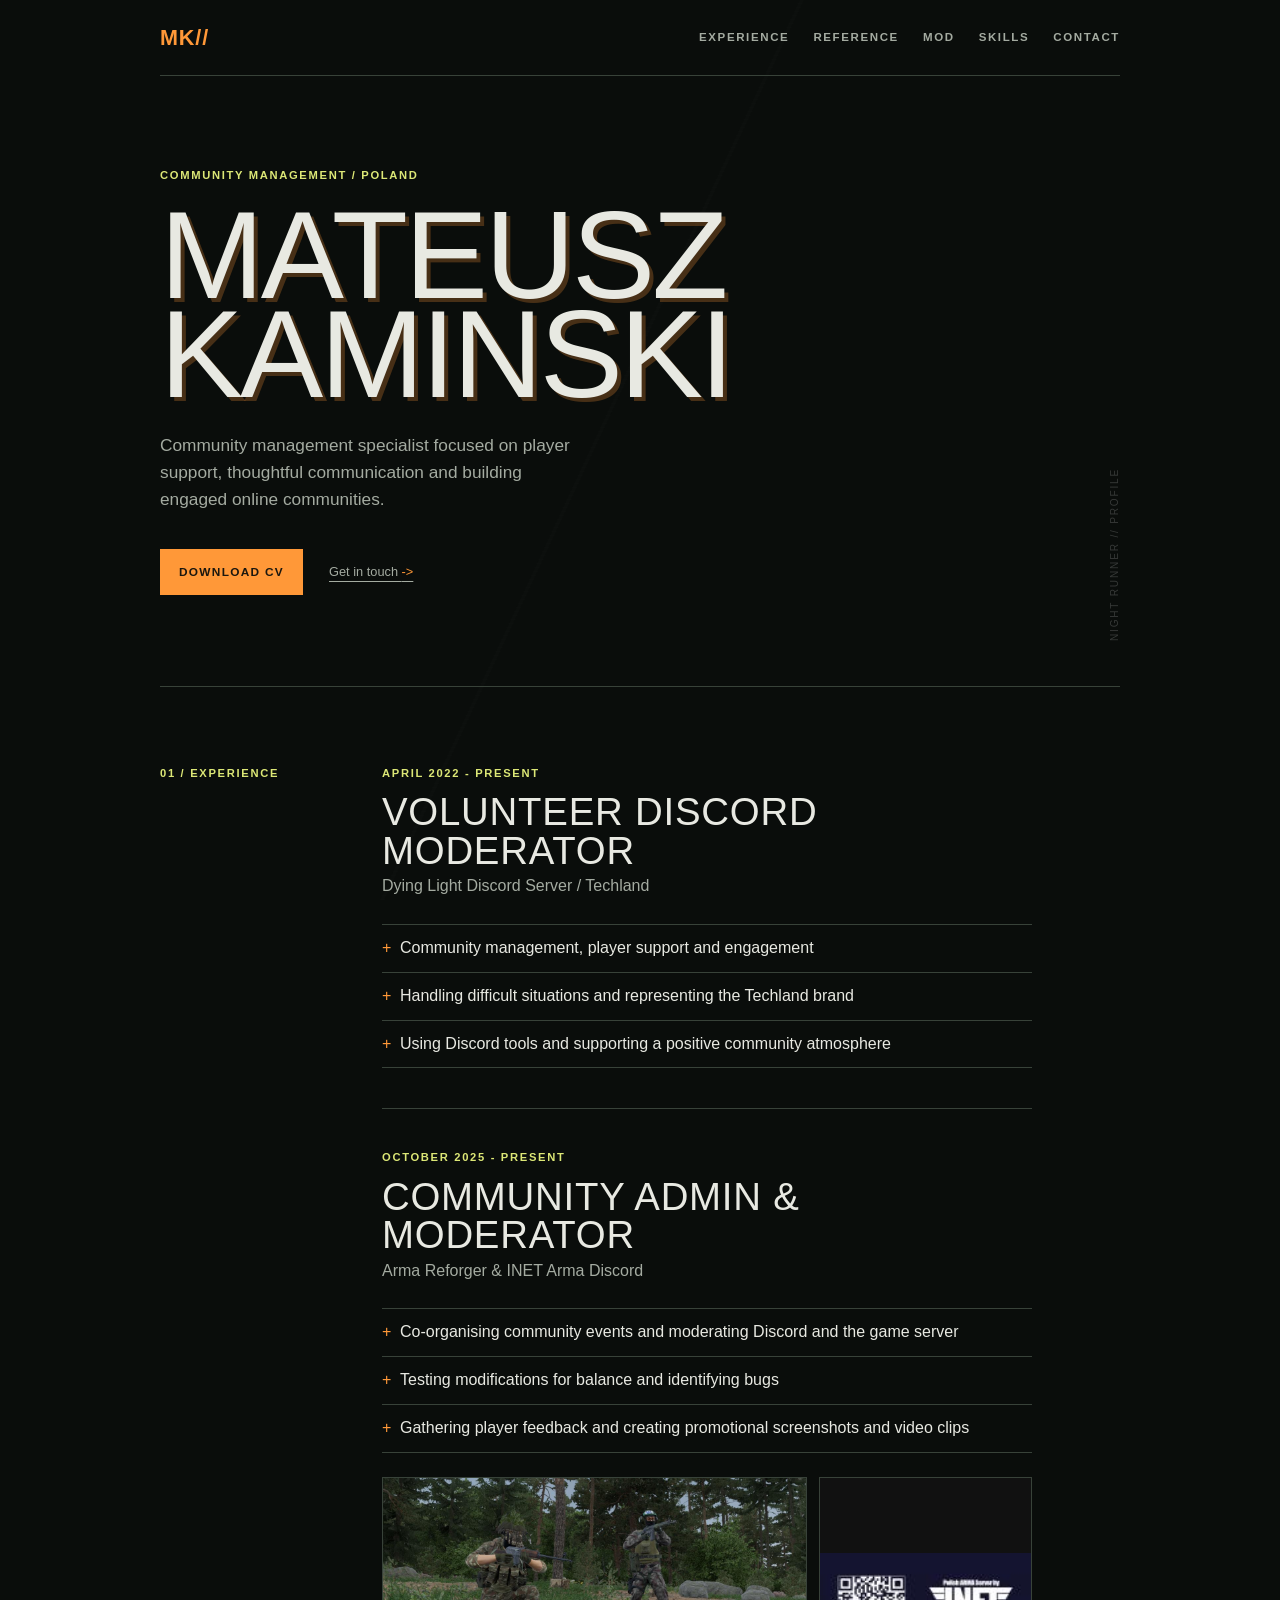
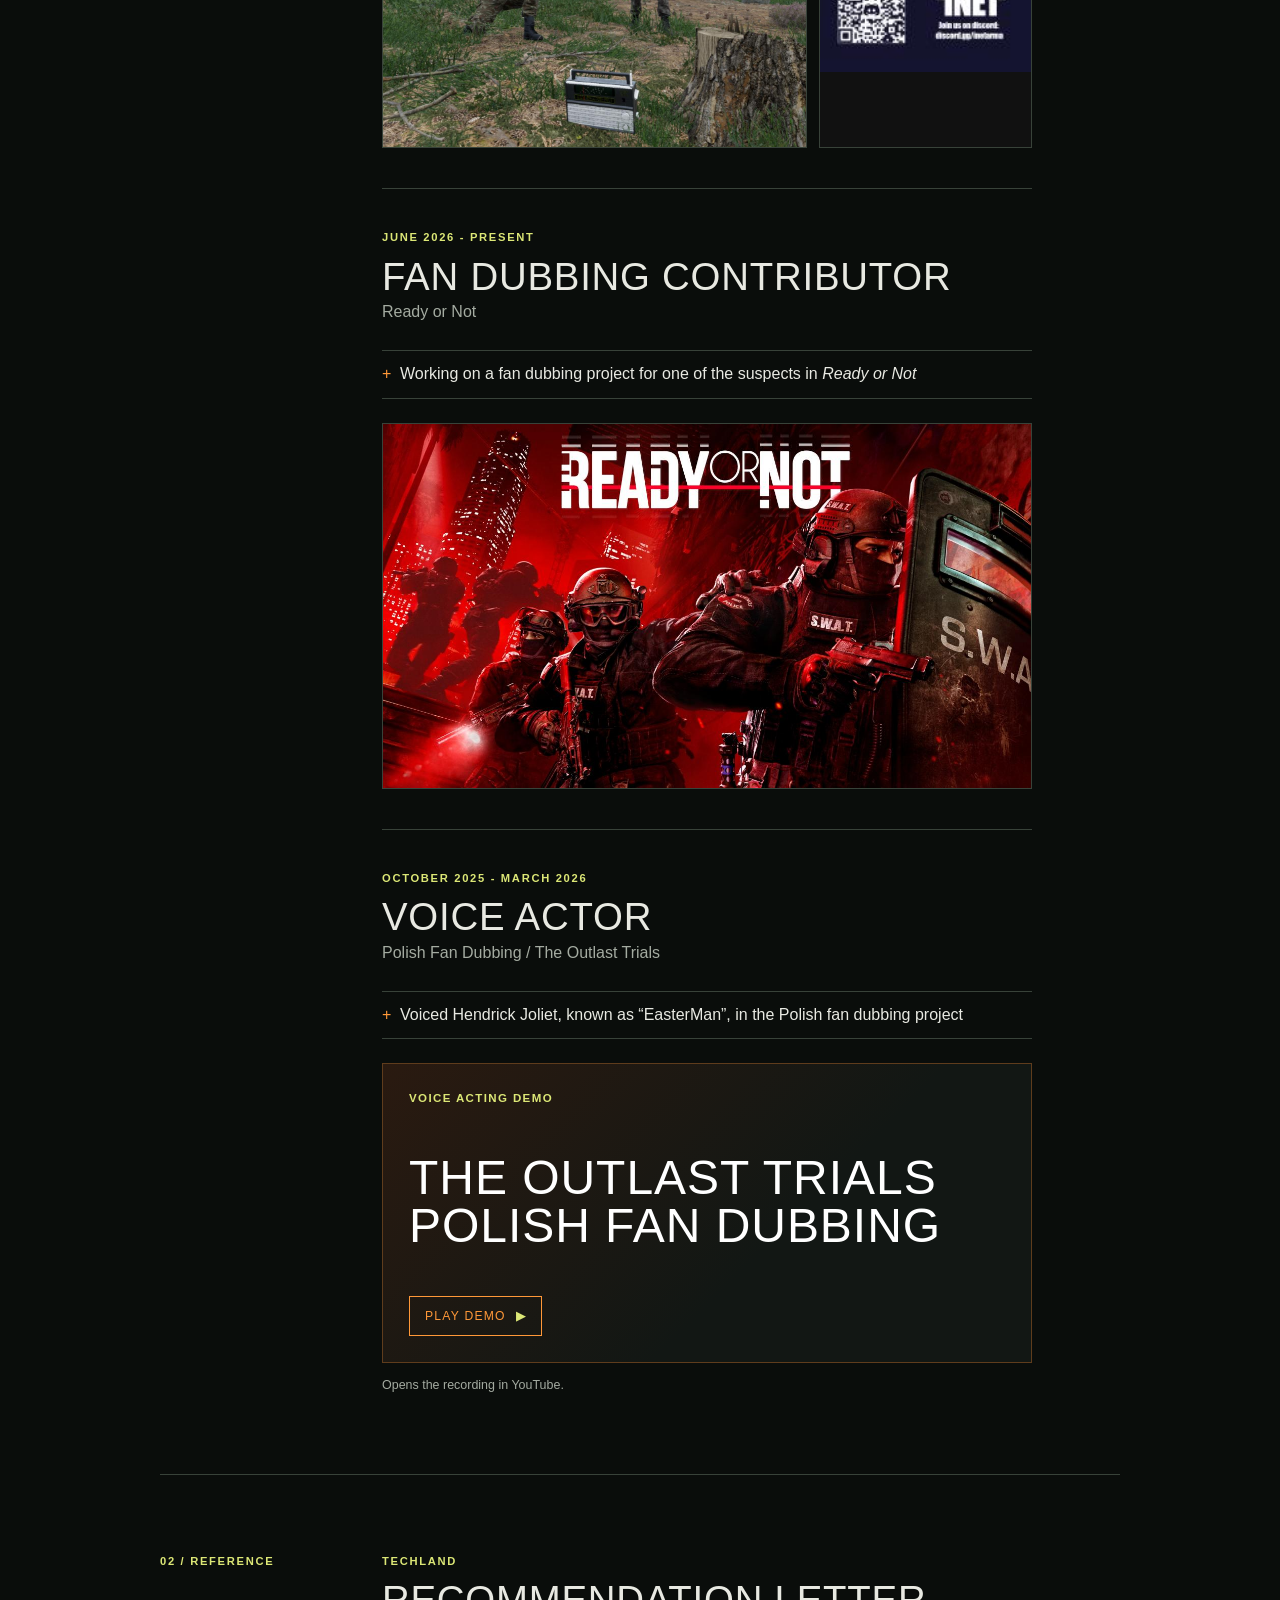
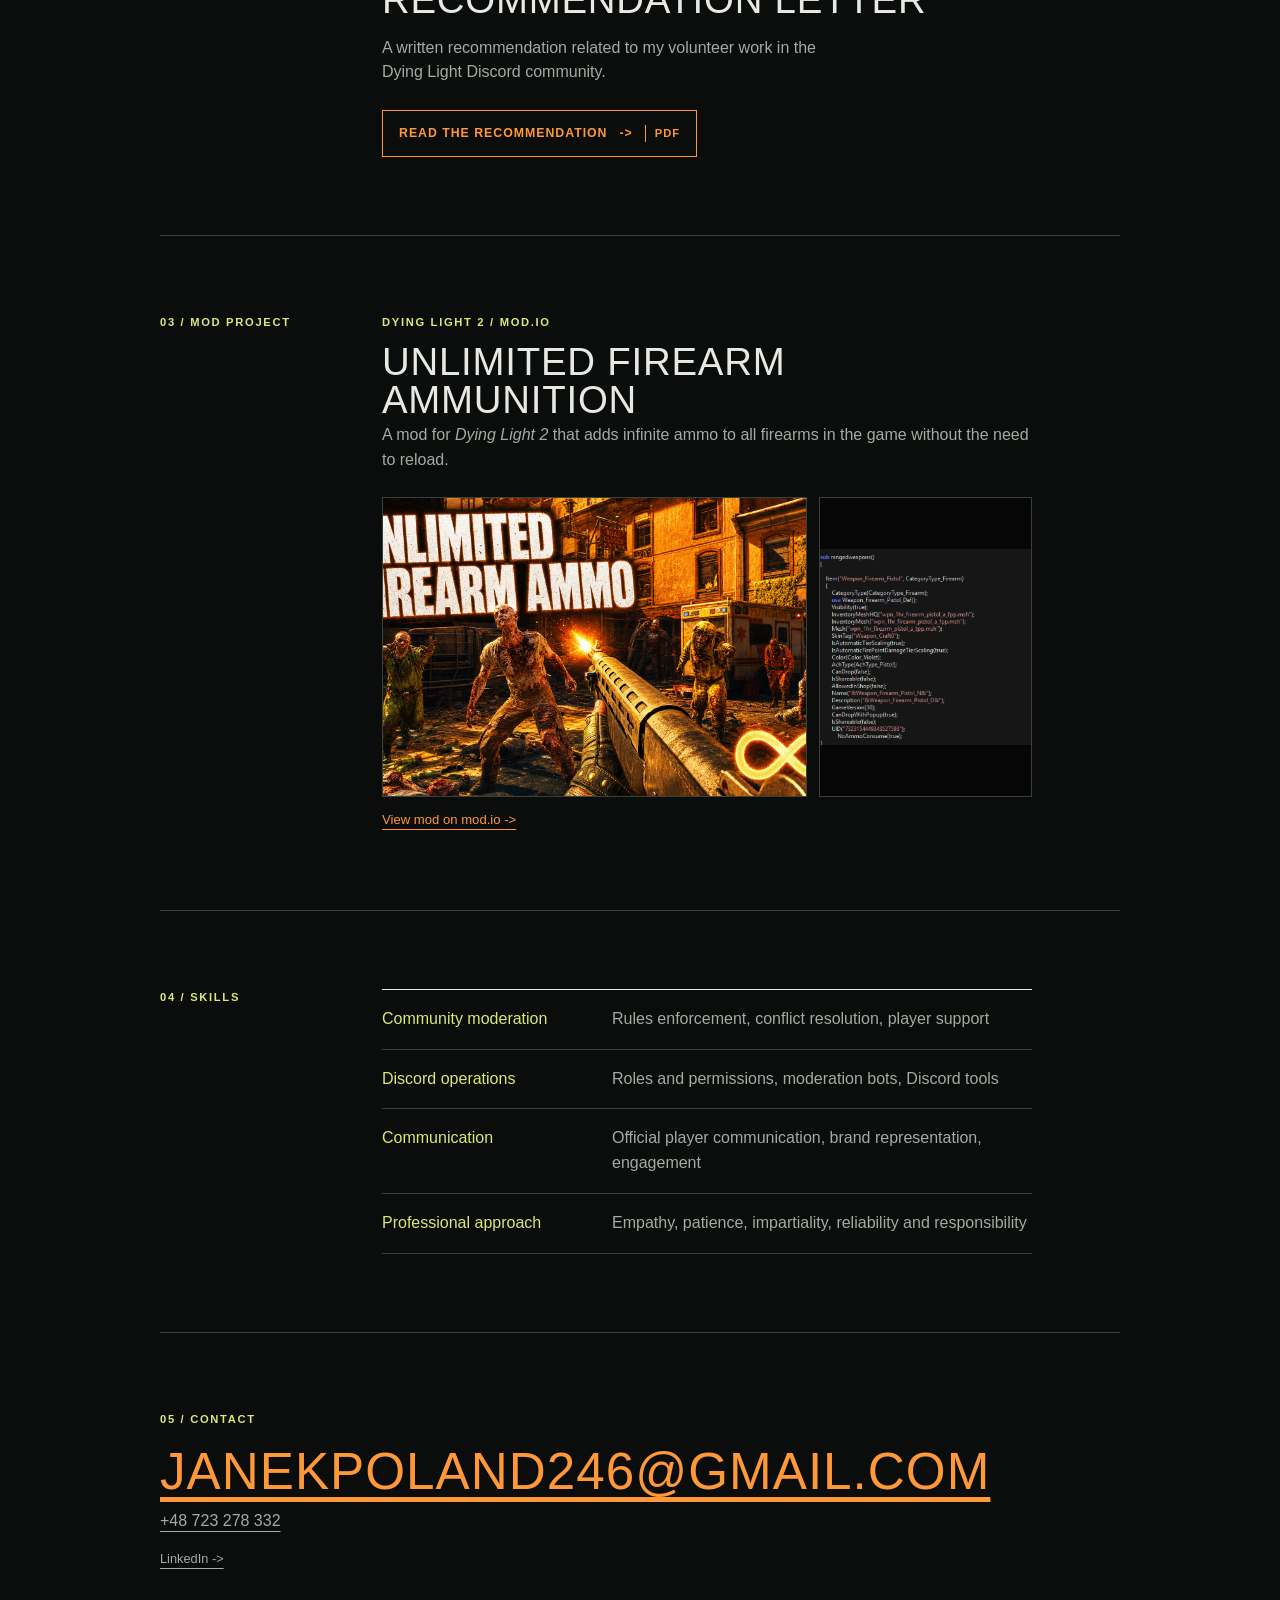
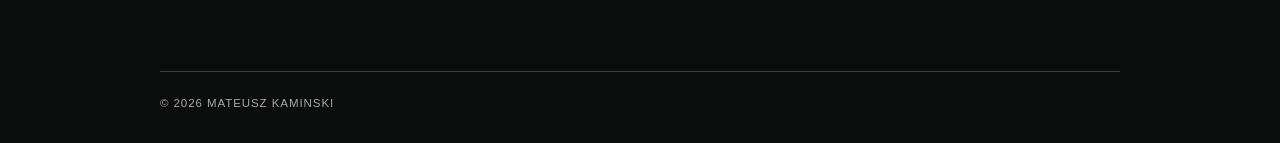
==== commit a12b5602: "Add files via upload" ====
--- a/index.html
+++ b/index.html
@@ -98,14 +98,10 @@
         <div class="content mod-content">
           <p class="date">Dying Light 2 / mod.io</p>
           <h2>Unlimited Firearm Ammunition</h2>
-          <p class="company">My first mod for <em>Dying Light 2</em>, adding infinite ammo to all firearms.</p>
+          <p class="company">A mod for <em>Dying Light 2</em> that adds infinite ammo to all firearms in the game without the need to reload.</p>
           <div class="mod-media">
             <img class="mod-thumbnail" src="assets/unlimited-firearm-ammo.png" alt="Unlimited Firearm Ammunition mod thumbnail" loading="lazy" />
             <img class="mod-code" src="assets/unlimited-ammo-code.png" alt="Code screenshot showing NoAmmoConsume true" loading="lazy" />
-          </div>
-          <div class="mod-copy">
-            <p>The mod was made using AI, by copying one line of code - <code>NoAmmoConsume(true);</code> - to all weapons. The thumbnail was created using AI as well.</p>
-            <p>Before using AI, I tested the change on a pistol, as shown in the code screenshot.</p>
           </div>
           <a class="mod-link" href="https://mod.io/g/dying-light-2/m/unlimited-firearm-ammunition#description" target="_blank" rel="noreferrer">View mod on mod.io <span>-&gt;</span></a>
         </div>
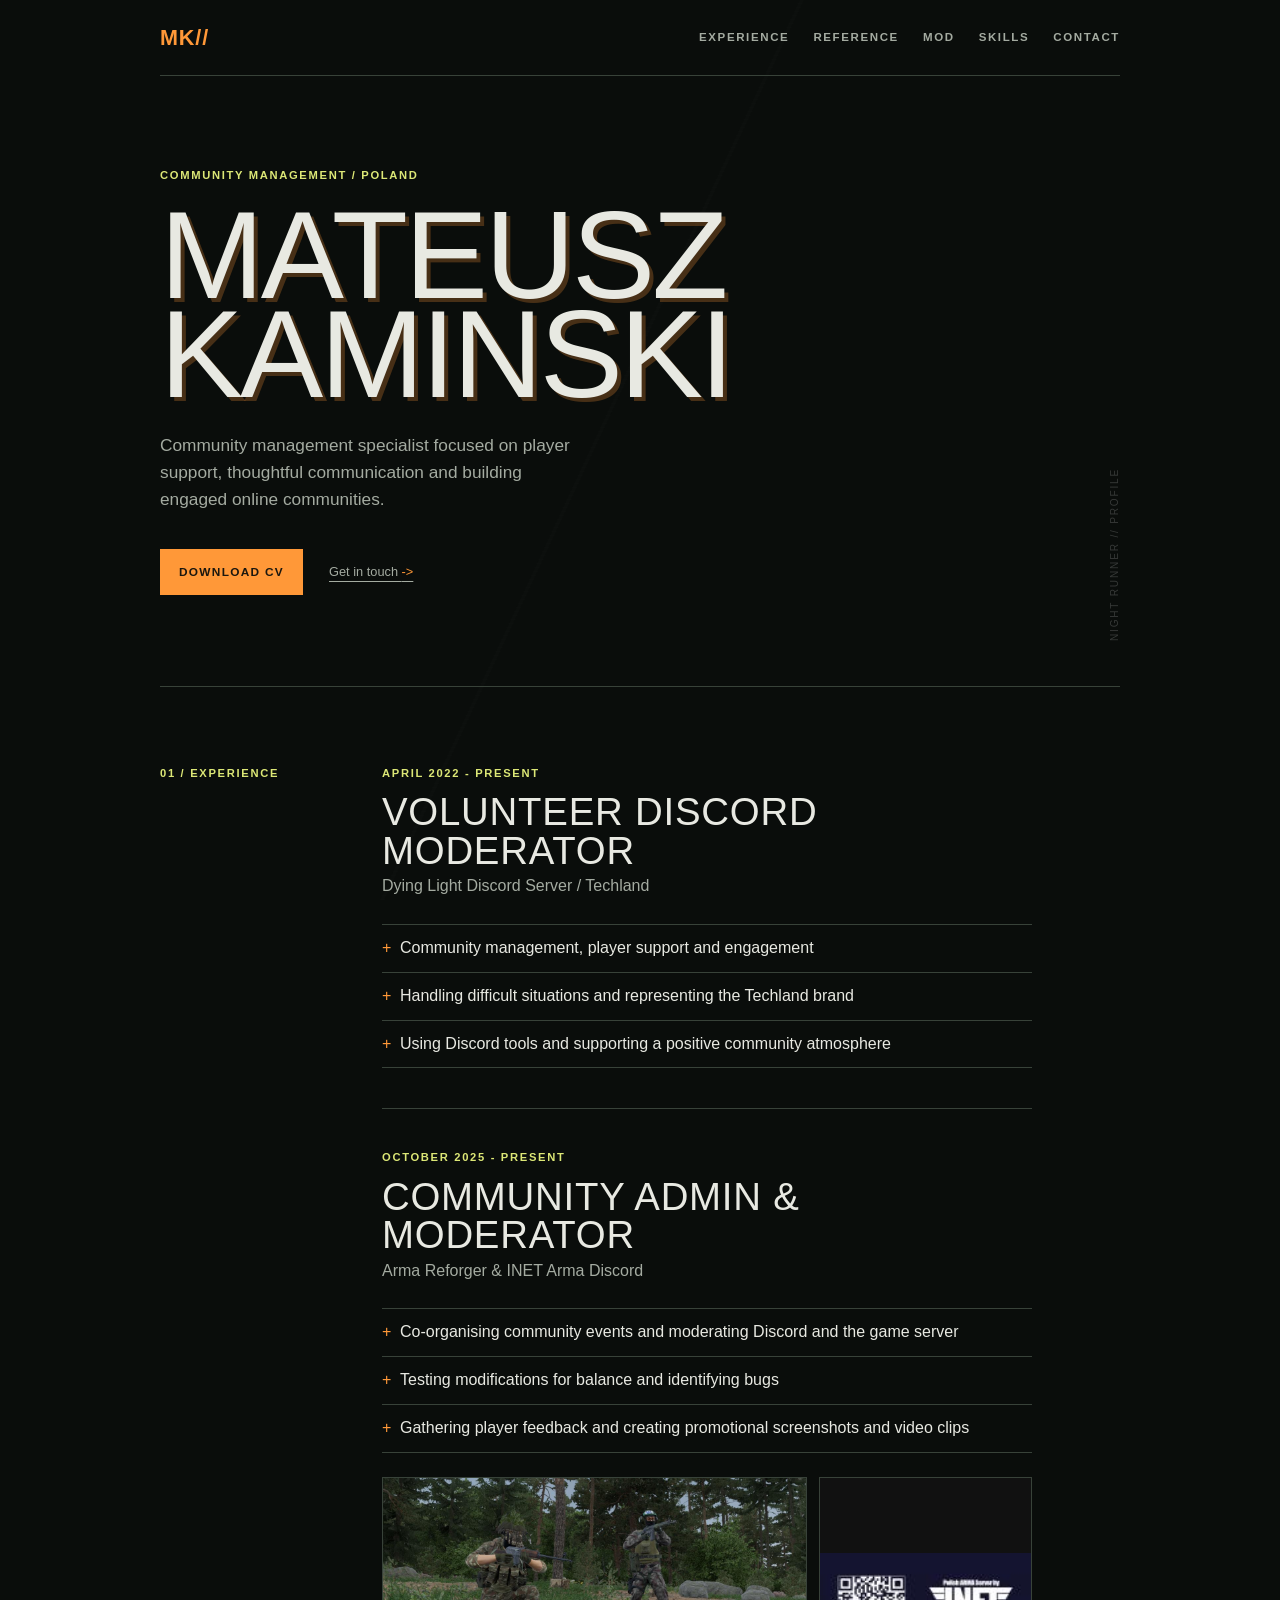
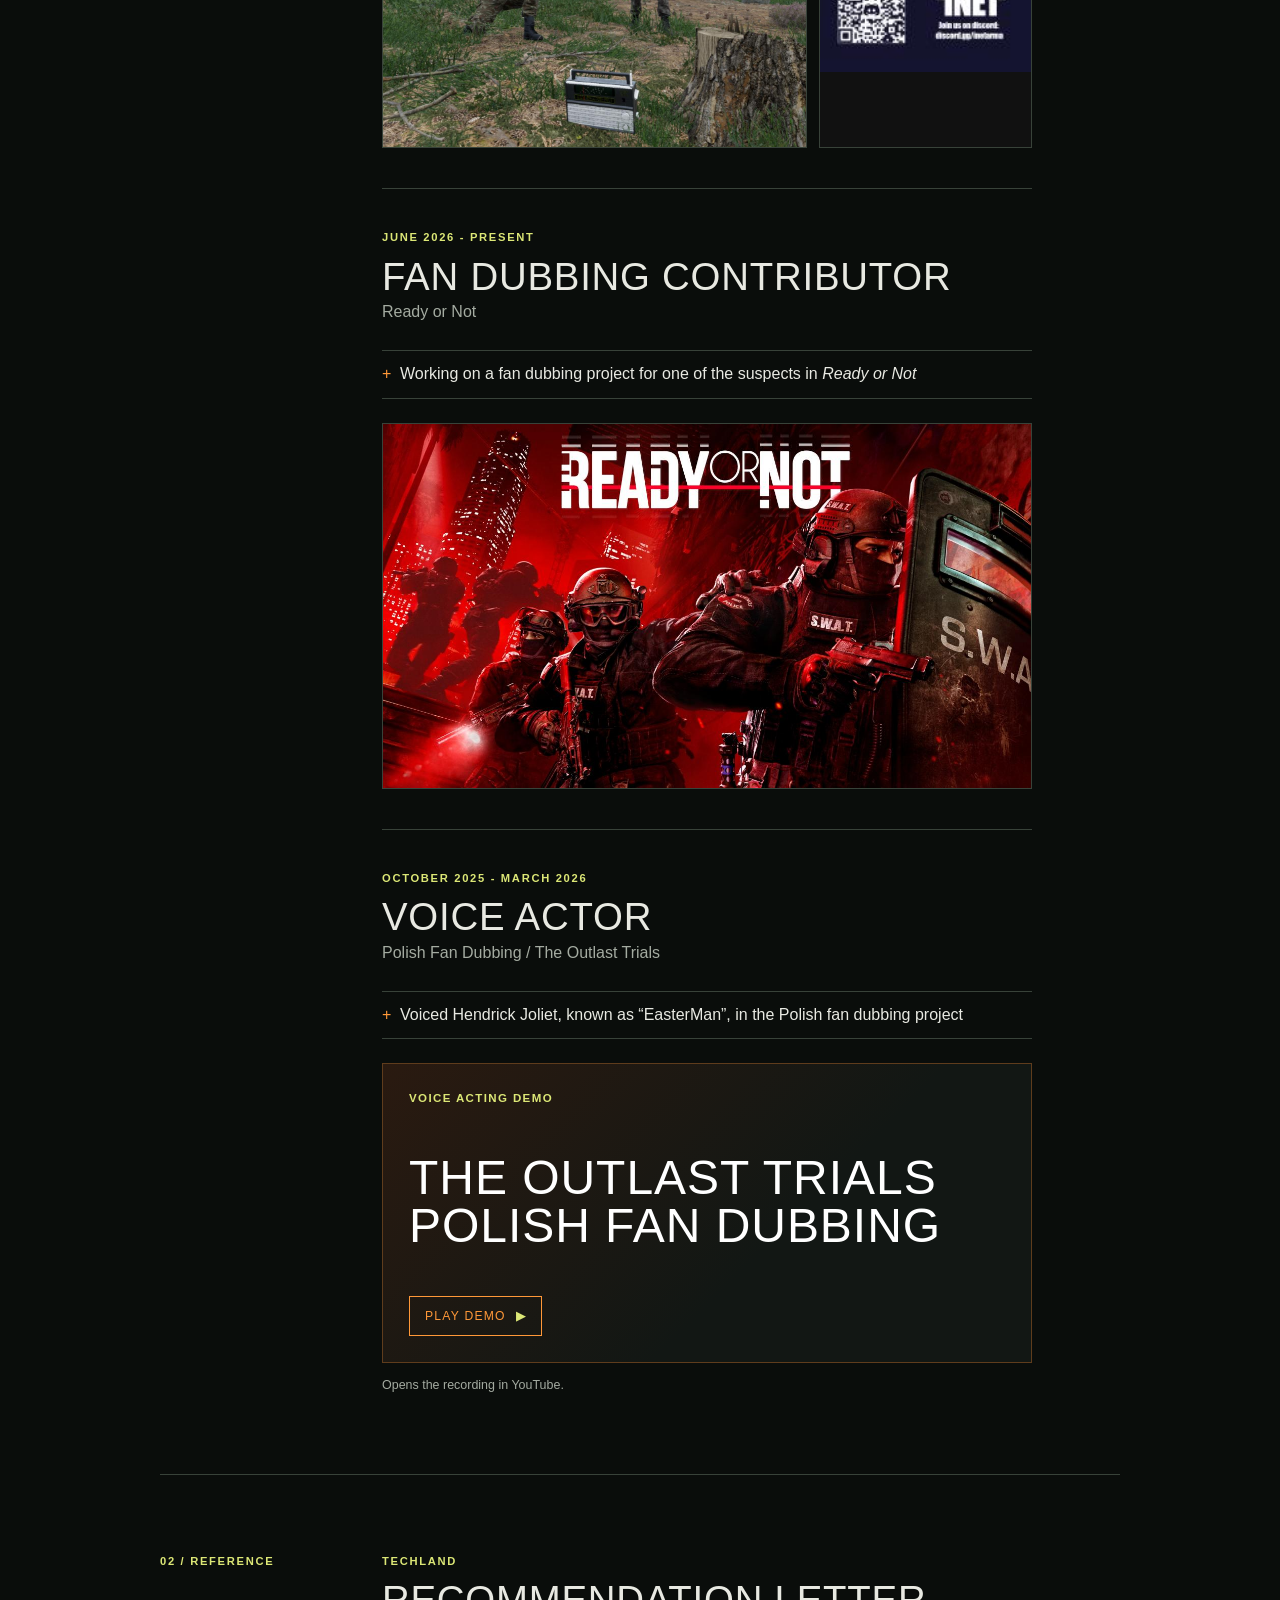
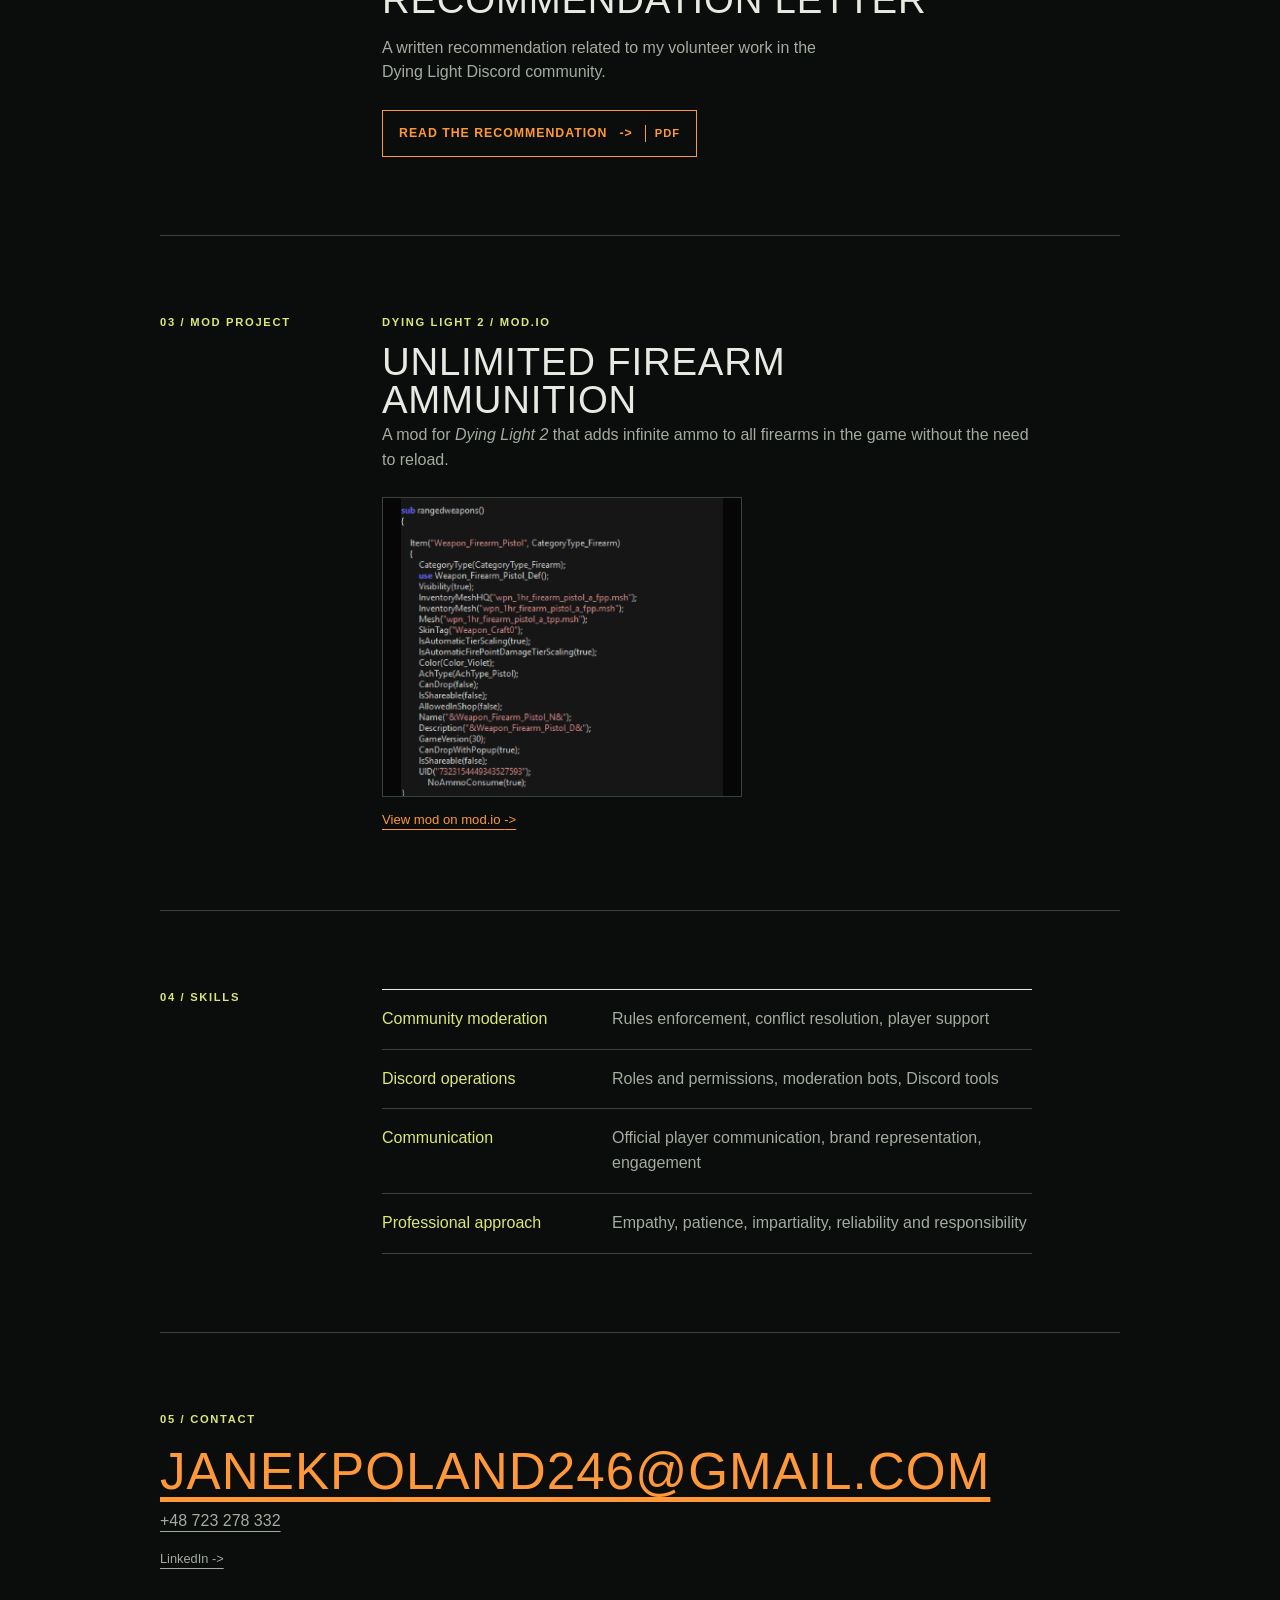
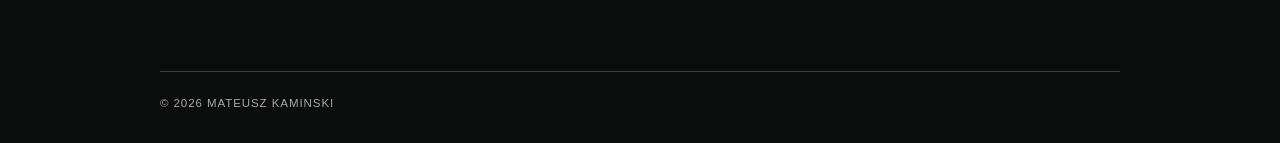
==== commit fef127e2: "Add files via upload" ====
--- a/index.html
+++ b/index.html
@@ -99,8 +99,7 @@
           <p class="date">Dying Light 2 / mod.io</p>
           <h2>Unlimited Firearm Ammunition</h2>
           <p class="company">A mod for <em>Dying Light 2</em> that adds infinite ammo to all firearms in the game without the need to reload.</p>
-          <div class="mod-media">
-            <img class="mod-thumbnail" src="assets/unlimited-firearm-ammo.png" alt="Unlimited Firearm Ammunition mod thumbnail" loading="lazy" />
+          <div class="mod-media code-only">
             <img class="mod-code" src="assets/unlimited-ammo-code.png" alt="Code screenshot showing NoAmmoConsume true" loading="lazy" />
           </div>
           <a class="mod-link" href="https://mod.io/g/dying-light-2/m/unlimited-firearm-ammunition#description" target="_blank" rel="noreferrer">View mod on mod.io <span>-&gt;</span></a>
--- a/style.css
+++ b/style.css
@@ -9,7 +9,7 @@
 .section { display: grid; grid-template-columns: 190px 1fr; gap: 32px; padding: 78px 0; border-top: 1px solid var(--line); }.content { max-width: 650px; }.content h2 { margin: 11px 0 4px; color: var(--ink); font: 500 clamp(1.7rem, 3vw, 2.55rem)/1 Impact, "Arial Narrow", sans-serif; text-transform: uppercase; letter-spacing: .02em; }.content h2 em { color: var(--hazard); font-style: normal; }.company { margin: 0; color: var(--muted); }.experience-item { padding: 0 0 40px; margin-bottom: 40px; border-bottom: 1px solid var(--line); }.experience-item:last-child { padding-bottom: 0; margin-bottom: 0; border-bottom: 0; }.experience-item ul { margin: 25px 0 0; padding: 0; list-style: none; border-top: 1px solid var(--line); }.experience-item li { padding: 11px 0 11px 18px; border-bottom: 1px solid var(--line); position: relative; }.experience-item li::before { content: "+"; position: absolute; left: 0; color: var(--hazard); }
 .experience-image { display: block; width: 100%; margin-top: 24px; border: 1px solid var(--line); }.media-gallery { display: grid; grid-template-columns: 2fr 1fr; gap: 12px; margin-top: 24px; }.media-gallery img { display: block; width: 100%; height: 100%; min-height: 150px; object-fit: cover; border: 1px solid var(--line); }.media-gallery img:last-child { object-fit: contain; background: #111; }
 .reference-copy { max-width: 470px; margin: 16px 0 25px; color: var(--muted); }.reference-link { display: inline-flex; align-items: center; gap: 12px; padding: 13px 16px; border: 1px solid var(--hazard); color: var(--hazard); text-decoration: none; font-size: .77rem; font-weight: bold; text-transform: uppercase; letter-spacing: .08em; }.reference-link:hover { background: var(--hazard); color: var(--deep); }.reference-link small { padding-left: 9px; border-left: 1px solid currentColor; font-size: .7rem; }
-.mod-media { display: grid; grid-template-columns: 2fr 1fr; gap: 12px; margin-top: 24px; }.mod-media img { display: block; width: 100%; border: 1px solid var(--line); }.mod-thumbnail { min-height: 300px; height: 100%; object-fit: cover; }.mod-code { height: 300px; object-fit: contain; background: #050605; }.mod-copy { margin-top: 24px; color: var(--muted); }.mod-copy p { margin: 0 0 12px; }.mod-copy code { color: var(--glow); font: .9em Consolas, "Courier New", monospace; }.mod-link { display: inline-block; margin-top: 13px; color: var(--hazard); font-size: .82rem; text-underline-offset: 5px; }
+.mod-media { display: grid; grid-template-columns: 2fr 1fr; gap: 12px; margin-top: 24px; }.mod-media img { display: block; width: 100%; border: 1px solid var(--line); }.mod-media.code-only { grid-template-columns: 1fr; }.mod-thumbnail { min-height: 300px; height: 100%; object-fit: cover; }.mod-code { height: 300px; max-width: 360px; object-fit: contain; background: #050605; }.mod-copy { margin-top: 24px; color: var(--muted); }.mod-copy p { margin: 0 0 12px; }.mod-copy code { color: var(--glow); font: .9em Consolas, "Courier New", monospace; }.mod-link { display: inline-block; margin-top: 13px; color: var(--hazard); font-size: .82rem; text-underline-offset: 5px; }
 .skills { border-top: 1px solid var(--ink); }.skills div { display: grid; grid-template-columns: 210px 1fr; gap: 20px; padding: 17px 0; border-bottom: 1px solid var(--line); }.skills h3, .skills p { margin: 0; font-size: 1rem; font-weight: normal; }.skills h3 { color: var(--glow); }.skills p { color: var(--muted); }.video-copy { max-width: 520px; margin: 0 0 24px; color: var(--muted); }.video-copy em { color: var(--ink); }.video-card { min-height: 300px; display: flex; flex-direction: column; align-items: flex-start; justify-content: space-between; padding: 26px; border: 1px solid #5f3c1c; background: linear-gradient(135deg, #2a1a10, #121714 60%); color: #fff; text-decoration: none; }.video-card:hover { background: linear-gradient(135deg, #4a2a14, #202b1d 60%); }.video-card-label { color: var(--glow); font-size: .72rem; font-weight: bold; letter-spacing: .12em; text-transform: uppercase; }.video-card-title { font: 500 clamp(1.7rem, 4vw, 3rem)/1 Impact, "Arial Narrow", sans-serif; text-transform: uppercase; letter-spacing: .02em; }.play-button { display: inline-flex; align-items: center; gap: 10px; padding: 10px 15px; border: 1px solid var(--hazard); color: var(--hazard); font-size: .76rem; text-transform: uppercase; letter-spacing: .1em; }.play-button b { color: var(--glow); }.video-note { margin: 13px 0 0; color: var(--muted); font-size: .78rem; }
 .voice-demo-card { margin-top: 24px; }
 .contact { padding: 78px 0 100px; border-top: 1px solid var(--line); }.email { display: block; margin: 18px 0 12px; color: var(--hazard); font: 500 clamp(1.7rem, 4vw, 3.5rem)/1 Impact, "Arial Narrow", sans-serif; letter-spacing: .02em; text-transform: uppercase; text-underline-offset: 8px; }.phone { display: block; width: fit-content; margin: 0 0 12px; color: var(--muted); font-size: 1rem; text-underline-offset: 5px; } footer { padding: 23px 0 30px; border-top: 1px solid var(--line); color: var(--muted); font-size: .72rem; letter-spacing: .08em; text-transform: uppercase; }
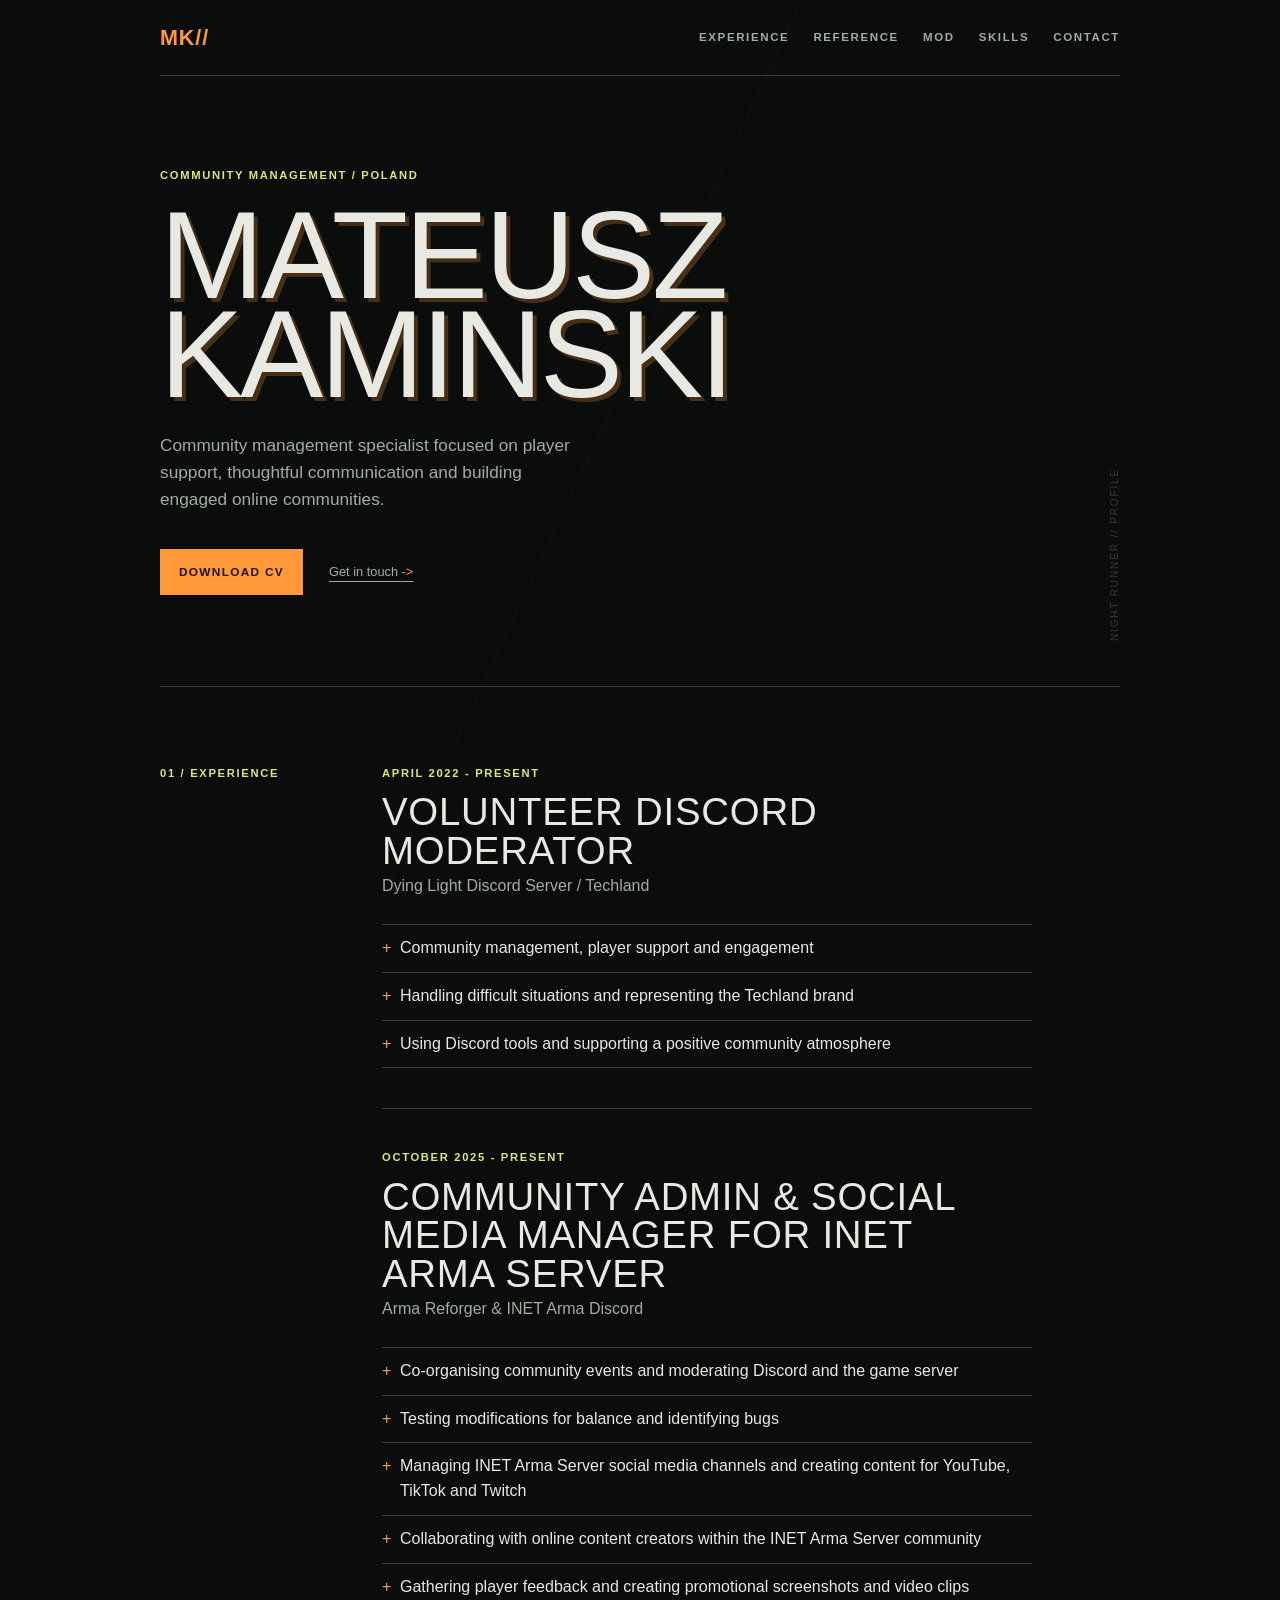
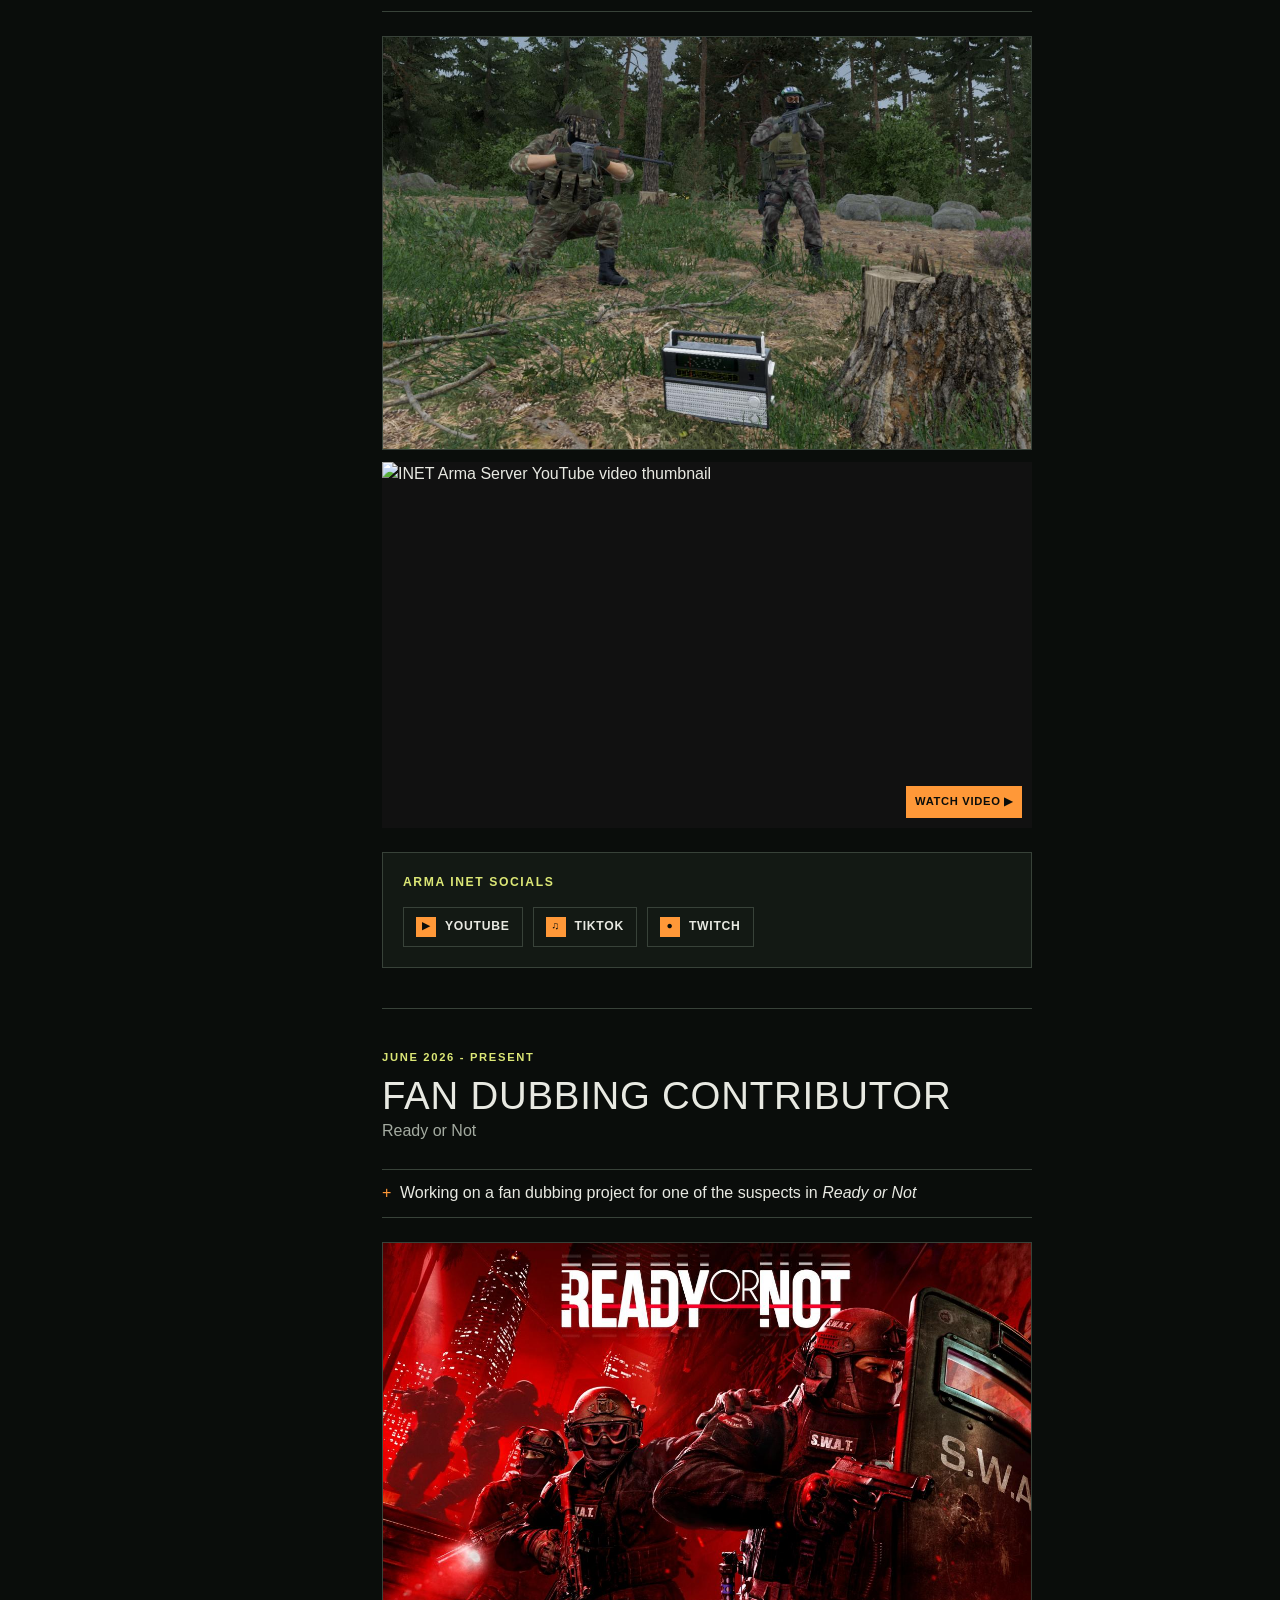
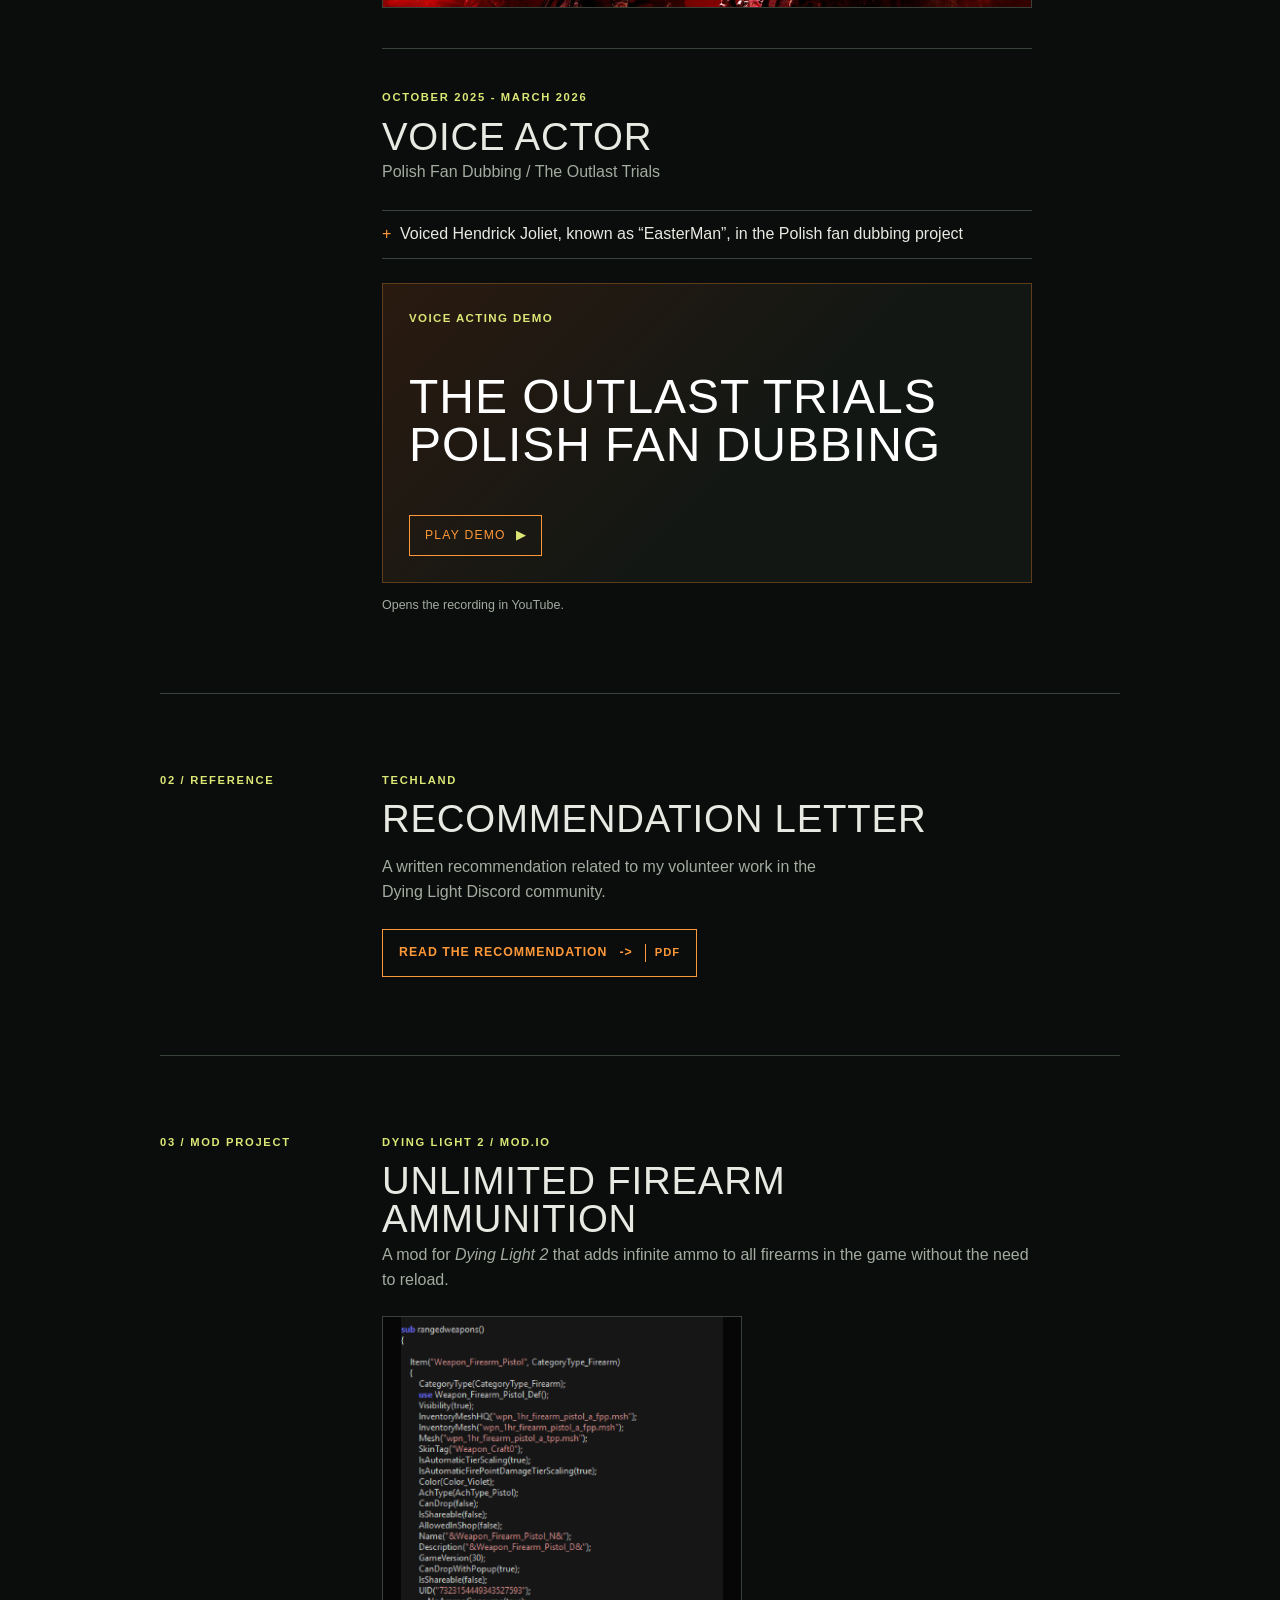
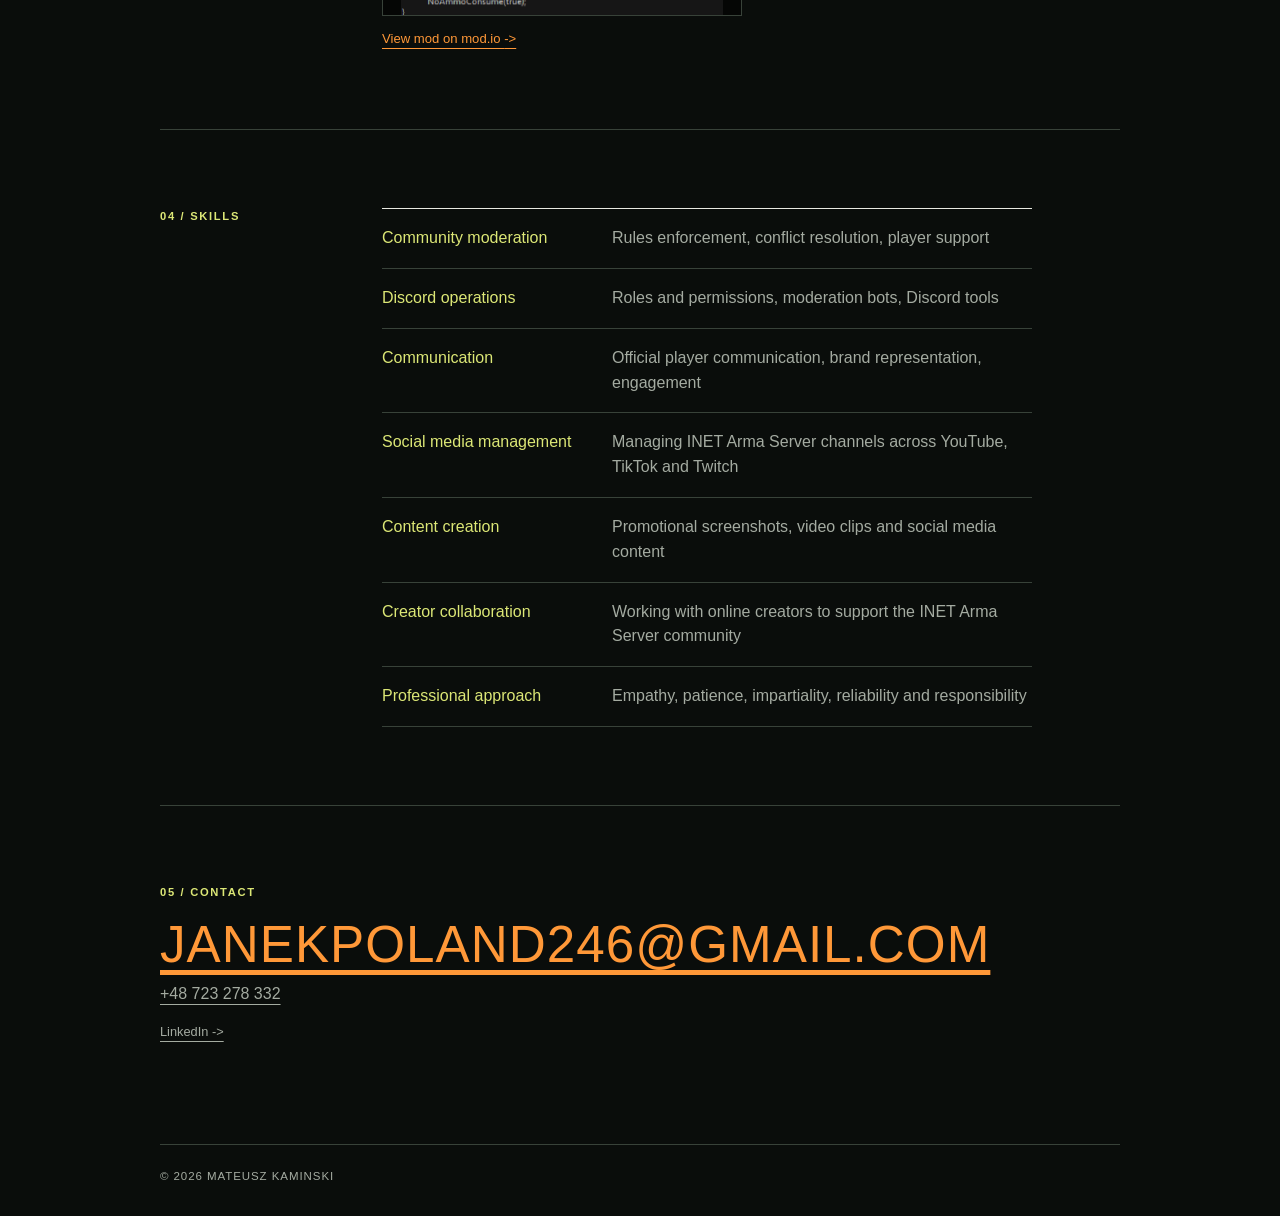
==== commit bcdc7f23: "Add files via upload" ====
--- a/index.html
+++ b/index.html
@@ -45,16 +45,35 @@
           </article>
           <article class="experience-item">
             <p class="date">October 2025 - Present</p>
-            <h2>Community Admin &amp; Moderator</h2>
+            <h2>Community Admin &amp; Social Media Manager for INET Arma Server</h2>
             <p class="company">Arma Reforger &amp; INET Arma Discord</p>
             <ul>
               <li>Co-organising community events and moderating Discord and the game server</li>
               <li>Testing modifications for balance and identifying bugs</li>
+              <li>Managing INET Arma Server social media channels and creating content for YouTube, TikTok and Twitch</li>
+              <li>Collaborating with online content creators within the INET Arma Server community</li>
               <li>Gathering player feedback and creating promotional screenshots and video clips</li>
             </ul>
-            <div class="media-gallery">
+            <div class="arma-media">
               <img src="assets/arma-event.jpg" alt="Screenshot from an Arma Reforger community event" loading="lazy" />
-              <img src="assets/arma-discord.jpg" alt="INET Arma Discord community graphic" loading="lazy" />
+              <a class="arma-video" href="https://www.youtube.com/watch?v=RBV_w4im71E" target="_blank" rel="noreferrer" aria-label="Watch INET Arma Server video on YouTube">
+                <img src="https://i.ytimg.com/vi/RBV_w4im71E/hqdefault.jpg" alt="INET Arma Server YouTube video thumbnail" loading="lazy" />
+                <span>Watch video &#9654;</span>
+              </a>
+            </div>
+            <div class="arma-socials">
+              <p class="arma-socials-title">Arma INET Socials</p>
+              <div class="social-links">
+                <a class="social-link" href="https://www.youtube.com/channel/UCTH9OHZQNvkooxOH3eZzrSw" target="_blank" rel="noreferrer" aria-label="Open Arma INET on YouTube">
+                  <span class="social-symbol" aria-hidden="true">&#9654;</span><span>YouTube</span>
+                </a>
+                <a class="social-link" href="https://www.tiktok.com/@inet.arma" target="_blank" rel="noreferrer" aria-label="Open Arma INET on TikTok">
+                  <span class="social-symbol" aria-hidden="true">&#9835;</span><span>TikTok</span>
+                </a>
+                <a class="social-link" href="https://www.twitch.tv/inetarma" target="_blank" rel="noreferrer" aria-label="Open Arma INET on Twitch">
+                  <span class="social-symbol" aria-hidden="true">&#9679;</span><span>Twitch</span>
+                </a>
+              </div>
             </div>
           </article>
           <article class="experience-item">
@@ -112,6 +131,9 @@
           <div><h3>Community moderation</h3><p>Rules enforcement, conflict resolution, player support</p></div>
           <div><h3>Discord operations</h3><p>Roles and permissions, moderation bots, Discord tools</p></div>
           <div><h3>Communication</h3><p>Official player communication, brand representation, engagement</p></div>
+          <div><h3>Social media management</h3><p>Managing INET Arma Server channels across YouTube, TikTok and Twitch</p></div>
+          <div><h3>Content creation</h3><p>Promotional screenshots, video clips and social media content</p></div>
+          <div><h3>Creator collaboration</h3><p>Working with online creators to support the INET Arma Server community</p></div>
           <div><h3>Professional approach</h3><p>Empathy, patience, impartiality, reliability and responsibility</p></div>
         </div>
       </section>
--- a/style.css
+++ b/style.css
@@ -7,10 +7,11 @@
 .nav { min-height: 76px; display: flex; align-items: center; justify-content: space-between; border-bottom: 1px solid var(--line); }.brand { color: var(--hazard); font: bold 1.35rem/1 Impact, "Arial Narrow", sans-serif; text-decoration: none; letter-spacing: .04em; } nav { display: flex; gap: 24px; } nav a { color: var(--muted); font-size: .72rem; font-weight: bold; text-decoration: none; text-transform: uppercase; letter-spacing: .14em; } nav a:hover { color: var(--hazard); }
 .hero { position: relative; min-height: 610px; display: flex; flex-direction: column; justify-content: center; }.hero::after { content: "NIGHT RUNNER // PROFILE"; position: absolute; right: 0; bottom: 45px; color: rgba(255,255,255,.18); font: .63rem/1 Impact, sans-serif; letter-spacing: .18em; transform: rotate(-90deg) translateX(100%); transform-origin: right bottom; }.label, .date { margin: 0; color: var(--glow); font-size: .7rem; font-weight: bold; letter-spacing: .15em; text-transform: uppercase; } h1 { margin: 20px 0 28px; font: 500 clamp(4.3rem, 12vw, 7.8rem)/.8 Impact, "Arial Narrow", sans-serif; letter-spacing: -.025em; text-transform: uppercase; text-shadow: 4px 4px 0 rgba(255,152,56,.25); }.intro { max-width: 430px; margin: 0; color: var(--muted); font-size: 1.08rem; }.actions { display: flex; align-items: center; gap: 26px; margin-top: 36px; }.button { padding: 13px 18px; border: 1px solid var(--hazard); background: var(--hazard); color: #1b170f; text-decoration: none; font-size: .74rem; font-weight: bold; text-transform: uppercase; letter-spacing: .11em; }.button:hover { background: var(--glow); border-color: var(--glow); }.text-link, .linkedin { font-size: .8rem; color: var(--muted); text-underline-offset: 5px; }.text-link span { color: var(--hazard); }
 .section { display: grid; grid-template-columns: 190px 1fr; gap: 32px; padding: 78px 0; border-top: 1px solid var(--line); }.content { max-width: 650px; }.content h2 { margin: 11px 0 4px; color: var(--ink); font: 500 clamp(1.7rem, 3vw, 2.55rem)/1 Impact, "Arial Narrow", sans-serif; text-transform: uppercase; letter-spacing: .02em; }.content h2 em { color: var(--hazard); font-style: normal; }.company { margin: 0; color: var(--muted); }.experience-item { padding: 0 0 40px; margin-bottom: 40px; border-bottom: 1px solid var(--line); }.experience-item:last-child { padding-bottom: 0; margin-bottom: 0; border-bottom: 0; }.experience-item ul { margin: 25px 0 0; padding: 0; list-style: none; border-top: 1px solid var(--line); }.experience-item li { padding: 11px 0 11px 18px; border-bottom: 1px solid var(--line); position: relative; }.experience-item li::before { content: "+"; position: absolute; left: 0; color: var(--hazard); }
-.experience-image { display: block; width: 100%; margin-top: 24px; border: 1px solid var(--line); }.media-gallery { display: grid; grid-template-columns: 2fr 1fr; gap: 12px; margin-top: 24px; }.media-gallery img { display: block; width: 100%; height: 100%; min-height: 150px; object-fit: cover; border: 1px solid var(--line); }.media-gallery img:last-child { object-fit: contain; background: #111; }
+.experience-image { display: block; width: 100%; margin-top: 24px; border: 1px solid var(--line); }.arma-media { display: grid; gap: 12px; margin-top: 24px; }.arma-media > img { display: block; width: 100%; border: 1px solid var(--line); }.arma-video { position: relative; display: block; overflow: hidden; background: #111; text-decoration: none; }.arma-video img { display: block; width: 100%; aspect-ratio: 16 / 9; object-fit: cover; }.arma-video span { position: absolute; right: 10px; bottom: 10px; padding: 7px 9px; background: var(--hazard); color: var(--deep); font-size: .7rem; font-weight: bold; text-transform: uppercase; letter-spacing: .06em; }.arma-video:hover span { background: var(--glow); }
+.arma-socials { margin-top: 24px; padding: 20px; border: 1px solid var(--line); background: rgba(24,32,25,.7); }.arma-socials-title { margin: 0 0 15px; color: var(--glow); font-size: .76rem; font-weight: bold; letter-spacing: .13em; text-transform: uppercase; }.social-links { display: flex; flex-wrap: wrap; gap: 10px; }.social-link { display: inline-flex; align-items: center; gap: 9px; padding: 9px 12px; border: 1px solid var(--line); color: var(--ink); text-decoration: none; font-size: .76rem; font-weight: bold; letter-spacing: .06em; text-transform: uppercase; }.social-link:hover { border-color: var(--hazard); color: var(--hazard); }.social-symbol { display: grid; place-items: center; width: 20px; height: 20px; color: var(--deep); background: var(--hazard); font-size: .65rem; line-height: 1; }
 .reference-copy { max-width: 470px; margin: 16px 0 25px; color: var(--muted); }.reference-link { display: inline-flex; align-items: center; gap: 12px; padding: 13px 16px; border: 1px solid var(--hazard); color: var(--hazard); text-decoration: none; font-size: .77rem; font-weight: bold; text-transform: uppercase; letter-spacing: .08em; }.reference-link:hover { background: var(--hazard); color: var(--deep); }.reference-link small { padding-left: 9px; border-left: 1px solid currentColor; font-size: .7rem; }
 .mod-media { display: grid; grid-template-columns: 2fr 1fr; gap: 12px; margin-top: 24px; }.mod-media img { display: block; width: 100%; border: 1px solid var(--line); }.mod-media.code-only { grid-template-columns: 1fr; }.mod-thumbnail { min-height: 300px; height: 100%; object-fit: cover; }.mod-code { height: 300px; max-width: 360px; object-fit: contain; background: #050605; }.mod-copy { margin-top: 24px; color: var(--muted); }.mod-copy p { margin: 0 0 12px; }.mod-copy code { color: var(--glow); font: .9em Consolas, "Courier New", monospace; }.mod-link { display: inline-block; margin-top: 13px; color: var(--hazard); font-size: .82rem; text-underline-offset: 5px; }
 .skills { border-top: 1px solid var(--ink); }.skills div { display: grid; grid-template-columns: 210px 1fr; gap: 20px; padding: 17px 0; border-bottom: 1px solid var(--line); }.skills h3, .skills p { margin: 0; font-size: 1rem; font-weight: normal; }.skills h3 { color: var(--glow); }.skills p { color: var(--muted); }.video-copy { max-width: 520px; margin: 0 0 24px; color: var(--muted); }.video-copy em { color: var(--ink); }.video-card { min-height: 300px; display: flex; flex-direction: column; align-items: flex-start; justify-content: space-between; padding: 26px; border: 1px solid #5f3c1c; background: linear-gradient(135deg, #2a1a10, #121714 60%); color: #fff; text-decoration: none; }.video-card:hover { background: linear-gradient(135deg, #4a2a14, #202b1d 60%); }.video-card-label { color: var(--glow); font-size: .72rem; font-weight: bold; letter-spacing: .12em; text-transform: uppercase; }.video-card-title { font: 500 clamp(1.7rem, 4vw, 3rem)/1 Impact, "Arial Narrow", sans-serif; text-transform: uppercase; letter-spacing: .02em; }.play-button { display: inline-flex; align-items: center; gap: 10px; padding: 10px 15px; border: 1px solid var(--hazard); color: var(--hazard); font-size: .76rem; text-transform: uppercase; letter-spacing: .1em; }.play-button b { color: var(--glow); }.video-note { margin: 13px 0 0; color: var(--muted); font-size: .78rem; }
 .voice-demo-card { margin-top: 24px; }
 .contact { padding: 78px 0 100px; border-top: 1px solid var(--line); }.email { display: block; margin: 18px 0 12px; color: var(--hazard); font: 500 clamp(1.7rem, 4vw, 3.5rem)/1 Impact, "Arial Narrow", sans-serif; letter-spacing: .02em; text-transform: uppercase; text-underline-offset: 8px; }.phone { display: block; width: fit-content; margin: 0 0 12px; color: var(--muted); font-size: 1rem; text-underline-offset: 5px; } footer { padding: 23px 0 30px; border-top: 1px solid var(--line); color: var(--muted); font-size: .72rem; letter-spacing: .08em; text-transform: uppercase; }
-@media (max-width: 640px) { .wrap { width: min(100% - 32px, 960px); }.nav { min-height: 66px; } nav { gap: 14px; } nav a { font-size: .64rem; }.hero { min-height: 540px; }.hero::after { display: none; }.section { grid-template-columns: 1fr; gap: 22px; padding: 58px 0; }.skills div { grid-template-columns: 1fr; gap: 4px; }.media-gallery,.mod-media { grid-template-columns: 1fr; }.media-gallery img { min-height: 0; }.mod-thumbnail,.mod-code { min-height: 0; height: auto; }.contact { padding: 58px 0 70px; } }
+@media (max-width: 640px) { .wrap { width: min(100% - 32px, 960px); }.nav { min-height: 66px; } nav { gap: 14px; } nav a { font-size: .64rem; }.hero { min-height: 540px; }.hero::after { display: none; }.section { grid-template-columns: 1fr; gap: 22px; padding: 58px 0; }.skills div { grid-template-columns: 1fr; gap: 4px; }.mod-media { grid-template-columns: 1fr; }.mod-thumbnail,.mod-code { min-height: 0; height: auto; }.social-link { flex: 1 1 120px; justify-content: center; }.contact { padding: 58px 0 70px; } }
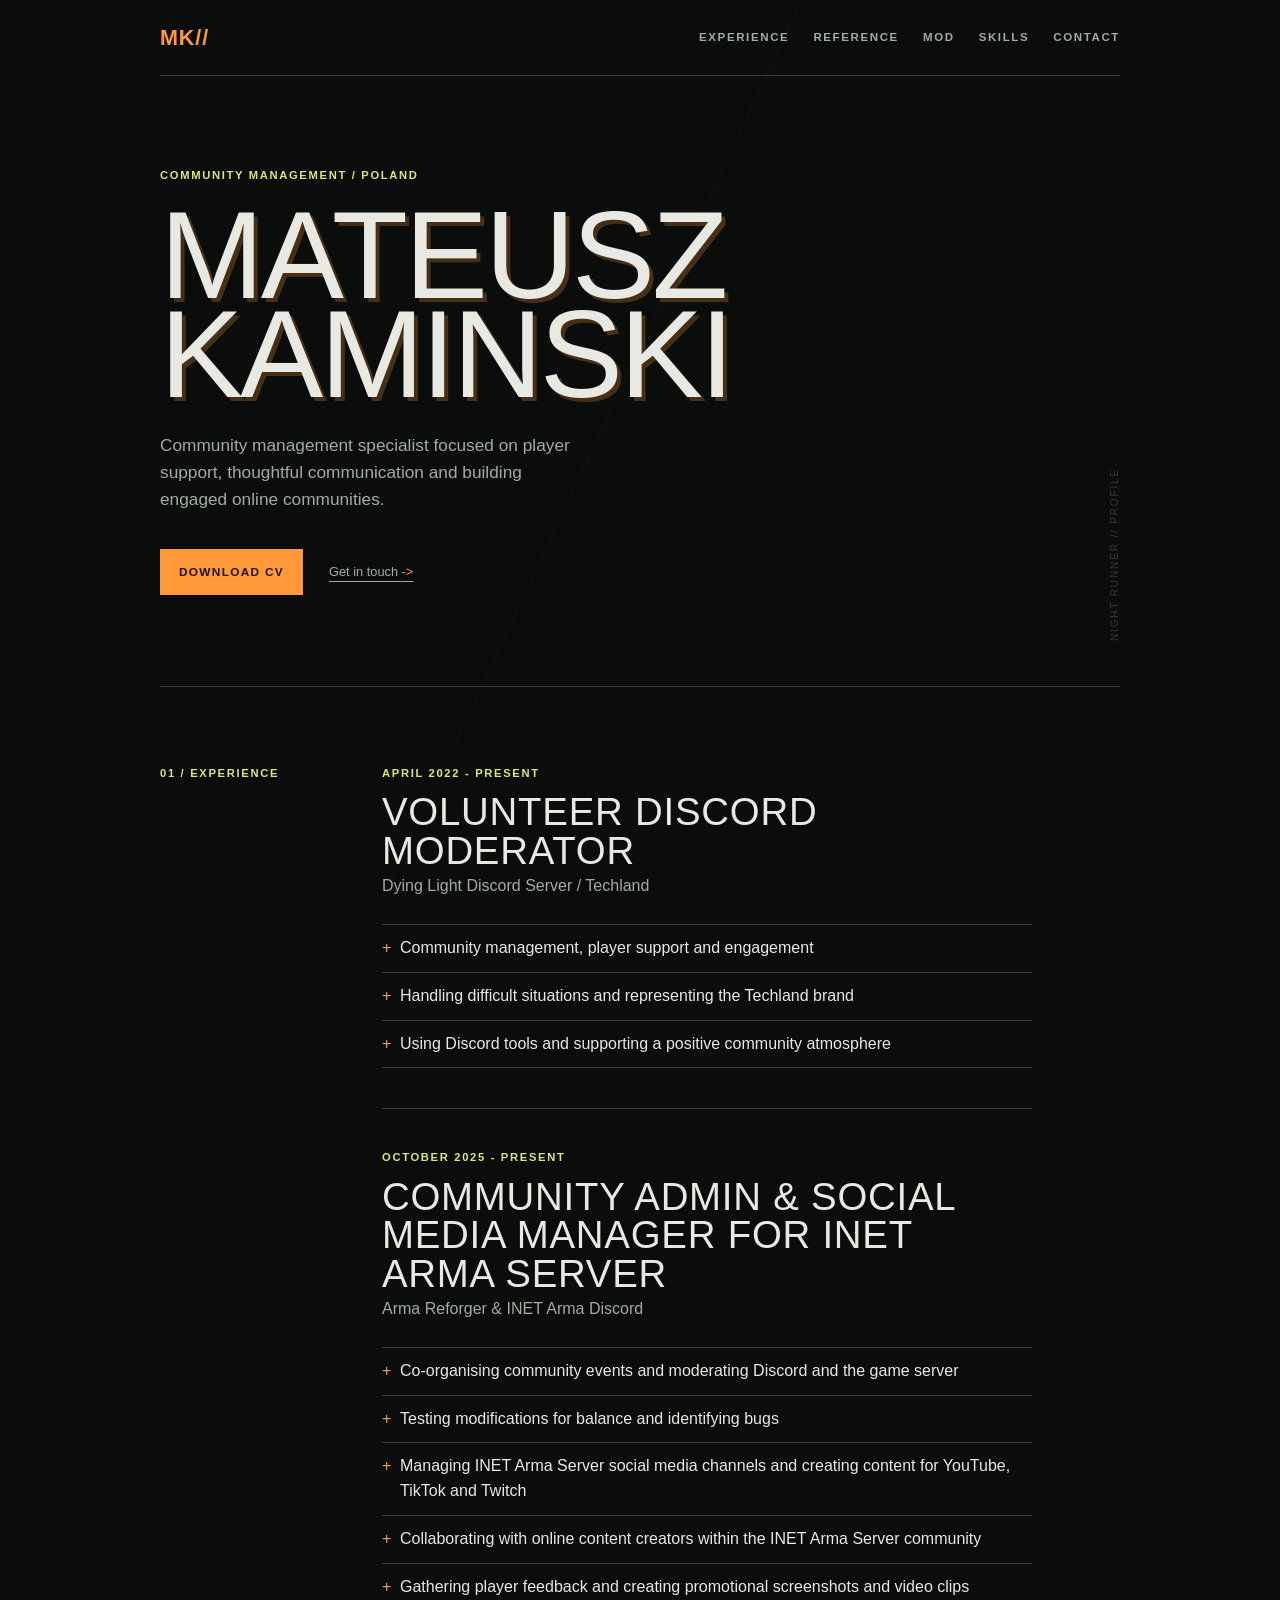
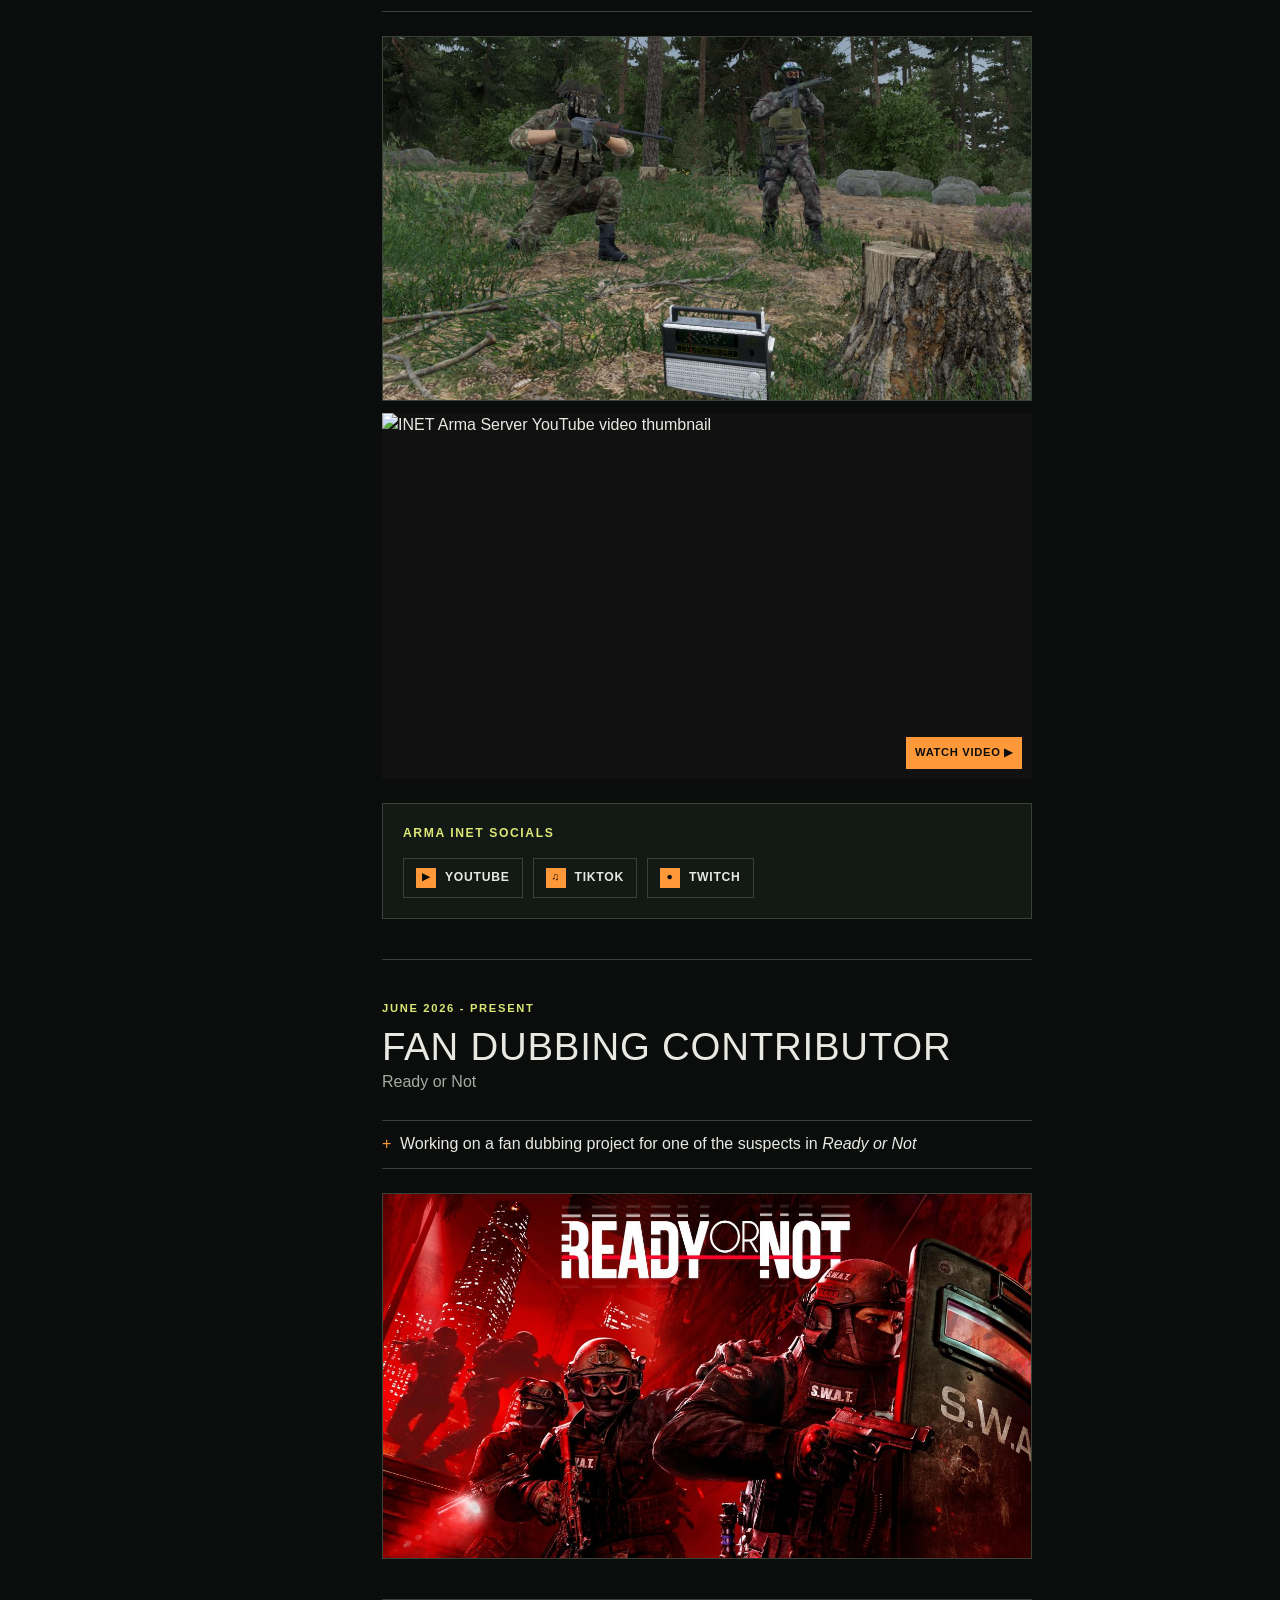
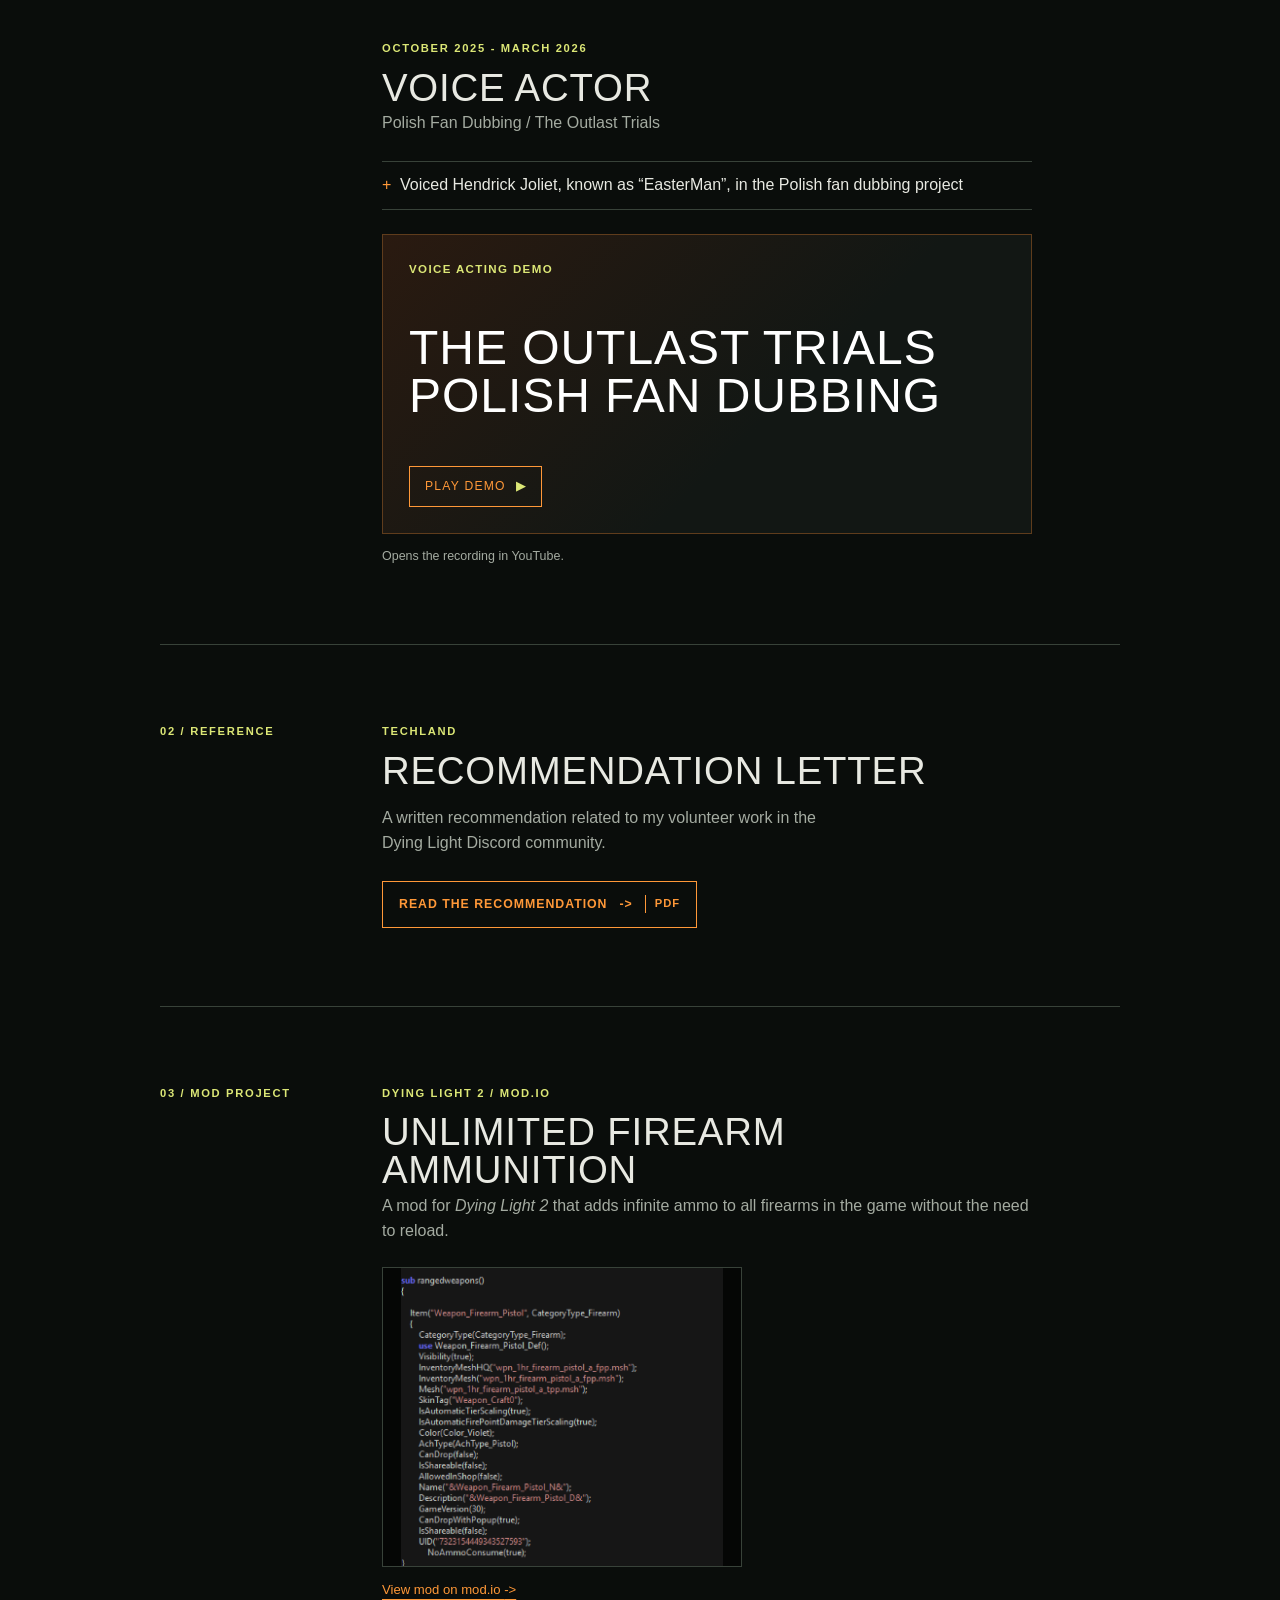
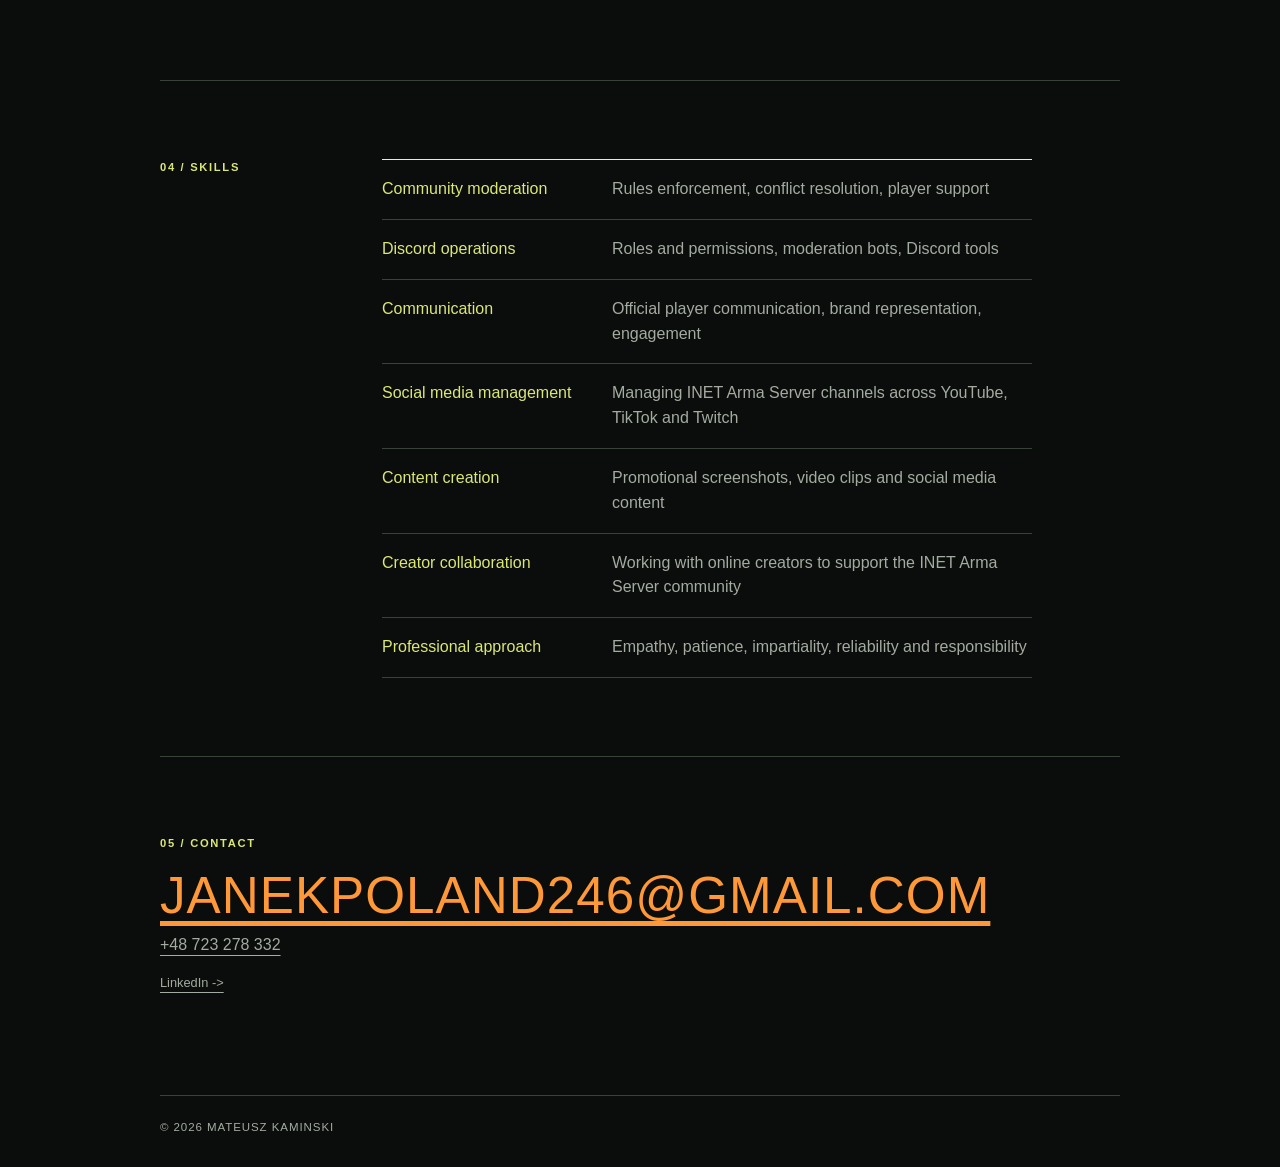
==== commit 23ddd44b: "Add files via upload" ====
--- a/index.html
+++ b/index.html
@@ -25,7 +25,7 @@
         <h1>Mateusz<br />Kaminski</h1>
         <p class="intro">Community management specialist focused on player support, thoughtful communication and building engaged online communities.</p>
         <div class="actions">
-          <a class="button" href="assets/Mateusz_Kaminski_CV_ENG_GD.pdf" download>Download CV</a>
+          <a class="button" href="assets/Mateusz_Kaminski_CV_ENG_GD_UPDATED.pdf" download>Download CV</a>
           <a class="text-link" href="mailto:janekpoland246@gmail.com">Get in touch <span>-&gt;</span></a>
         </div>
       </section>
--- a/style.css
+++ b/style.css
@@ -7,7 +7,7 @@
 .nav { min-height: 76px; display: flex; align-items: center; justify-content: space-between; border-bottom: 1px solid var(--line); }.brand { color: var(--hazard); font: bold 1.35rem/1 Impact, "Arial Narrow", sans-serif; text-decoration: none; letter-spacing: .04em; } nav { display: flex; gap: 24px; } nav a { color: var(--muted); font-size: .72rem; font-weight: bold; text-decoration: none; text-transform: uppercase; letter-spacing: .14em; } nav a:hover { color: var(--hazard); }
 .hero { position: relative; min-height: 610px; display: flex; flex-direction: column; justify-content: center; }.hero::after { content: "NIGHT RUNNER // PROFILE"; position: absolute; right: 0; bottom: 45px; color: rgba(255,255,255,.18); font: .63rem/1 Impact, sans-serif; letter-spacing: .18em; transform: rotate(-90deg) translateX(100%); transform-origin: right bottom; }.label, .date { margin: 0; color: var(--glow); font-size: .7rem; font-weight: bold; letter-spacing: .15em; text-transform: uppercase; } h1 { margin: 20px 0 28px; font: 500 clamp(4.3rem, 12vw, 7.8rem)/.8 Impact, "Arial Narrow", sans-serif; letter-spacing: -.025em; text-transform: uppercase; text-shadow: 4px 4px 0 rgba(255,152,56,.25); }.intro { max-width: 430px; margin: 0; color: var(--muted); font-size: 1.08rem; }.actions { display: flex; align-items: center; gap: 26px; margin-top: 36px; }.button { padding: 13px 18px; border: 1px solid var(--hazard); background: var(--hazard); color: #1b170f; text-decoration: none; font-size: .74rem; font-weight: bold; text-transform: uppercase; letter-spacing: .11em; }.button:hover { background: var(--glow); border-color: var(--glow); }.text-link, .linkedin { font-size: .8rem; color: var(--muted); text-underline-offset: 5px; }.text-link span { color: var(--hazard); }
 .section { display: grid; grid-template-columns: 190px 1fr; gap: 32px; padding: 78px 0; border-top: 1px solid var(--line); }.content { max-width: 650px; }.content h2 { margin: 11px 0 4px; color: var(--ink); font: 500 clamp(1.7rem, 3vw, 2.55rem)/1 Impact, "Arial Narrow", sans-serif; text-transform: uppercase; letter-spacing: .02em; }.content h2 em { color: var(--hazard); font-style: normal; }.company { margin: 0; color: var(--muted); }.experience-item { padding: 0 0 40px; margin-bottom: 40px; border-bottom: 1px solid var(--line); }.experience-item:last-child { padding-bottom: 0; margin-bottom: 0; border-bottom: 0; }.experience-item ul { margin: 25px 0 0; padding: 0; list-style: none; border-top: 1px solid var(--line); }.experience-item li { padding: 11px 0 11px 18px; border-bottom: 1px solid var(--line); position: relative; }.experience-item li::before { content: "+"; position: absolute; left: 0; color: var(--hazard); }
-.experience-image { display: block; width: 100%; margin-top: 24px; border: 1px solid var(--line); }.arma-media { display: grid; gap: 12px; margin-top: 24px; }.arma-media > img { display: block; width: 100%; border: 1px solid var(--line); }.arma-video { position: relative; display: block; overflow: hidden; background: #111; text-decoration: none; }.arma-video img { display: block; width: 100%; aspect-ratio: 16 / 9; object-fit: cover; }.arma-video span { position: absolute; right: 10px; bottom: 10px; padding: 7px 9px; background: var(--hazard); color: var(--deep); font-size: .7rem; font-weight: bold; text-transform: uppercase; letter-spacing: .06em; }.arma-video:hover span { background: var(--glow); }
+.experience-image { display: block; width: 100%; margin-top: 24px; border: 1px solid var(--line); }.arma-media { display: grid; gap: 12px; max-width: 680px; margin-top: 24px; }.arma-media > img { display: block; width: 100%; aspect-ratio: 16 / 9; max-height: 382px; object-fit: cover; border: 1px solid var(--line); }.arma-video { position: relative; display: block; overflow: hidden; background: #111; text-decoration: none; }.arma-video img { display: block; width: 100%; aspect-ratio: 16 / 9; object-fit: cover; }.arma-video span { position: absolute; right: 10px; bottom: 10px; padding: 7px 9px; background: var(--hazard); color: var(--deep); font-size: .7rem; font-weight: bold; text-transform: uppercase; letter-spacing: .06em; }.arma-video:hover span { background: var(--glow); }
 .arma-socials { margin-top: 24px; padding: 20px; border: 1px solid var(--line); background: rgba(24,32,25,.7); }.arma-socials-title { margin: 0 0 15px; color: var(--glow); font-size: .76rem; font-weight: bold; letter-spacing: .13em; text-transform: uppercase; }.social-links { display: flex; flex-wrap: wrap; gap: 10px; }.social-link { display: inline-flex; align-items: center; gap: 9px; padding: 9px 12px; border: 1px solid var(--line); color: var(--ink); text-decoration: none; font-size: .76rem; font-weight: bold; letter-spacing: .06em; text-transform: uppercase; }.social-link:hover { border-color: var(--hazard); color: var(--hazard); }.social-symbol { display: grid; place-items: center; width: 20px; height: 20px; color: var(--deep); background: var(--hazard); font-size: .65rem; line-height: 1; }
 .reference-copy { max-width: 470px; margin: 16px 0 25px; color: var(--muted); }.reference-link { display: inline-flex; align-items: center; gap: 12px; padding: 13px 16px; border: 1px solid var(--hazard); color: var(--hazard); text-decoration: none; font-size: .77rem; font-weight: bold; text-transform: uppercase; letter-spacing: .08em; }.reference-link:hover { background: var(--hazard); color: var(--deep); }.reference-link small { padding-left: 9px; border-left: 1px solid currentColor; font-size: .7rem; }
 .mod-media { display: grid; grid-template-columns: 2fr 1fr; gap: 12px; margin-top: 24px; }.mod-media img { display: block; width: 100%; border: 1px solid var(--line); }.mod-media.code-only { grid-template-columns: 1fr; }.mod-thumbnail { min-height: 300px; height: 100%; object-fit: cover; }.mod-code { height: 300px; max-width: 360px; object-fit: contain; background: #050605; }.mod-copy { margin-top: 24px; color: var(--muted); }.mod-copy p { margin: 0 0 12px; }.mod-copy code { color: var(--glow); font: .9em Consolas, "Courier New", monospace; }.mod-link { display: inline-block; margin-top: 13px; color: var(--hazard); font-size: .82rem; text-underline-offset: 5px; }
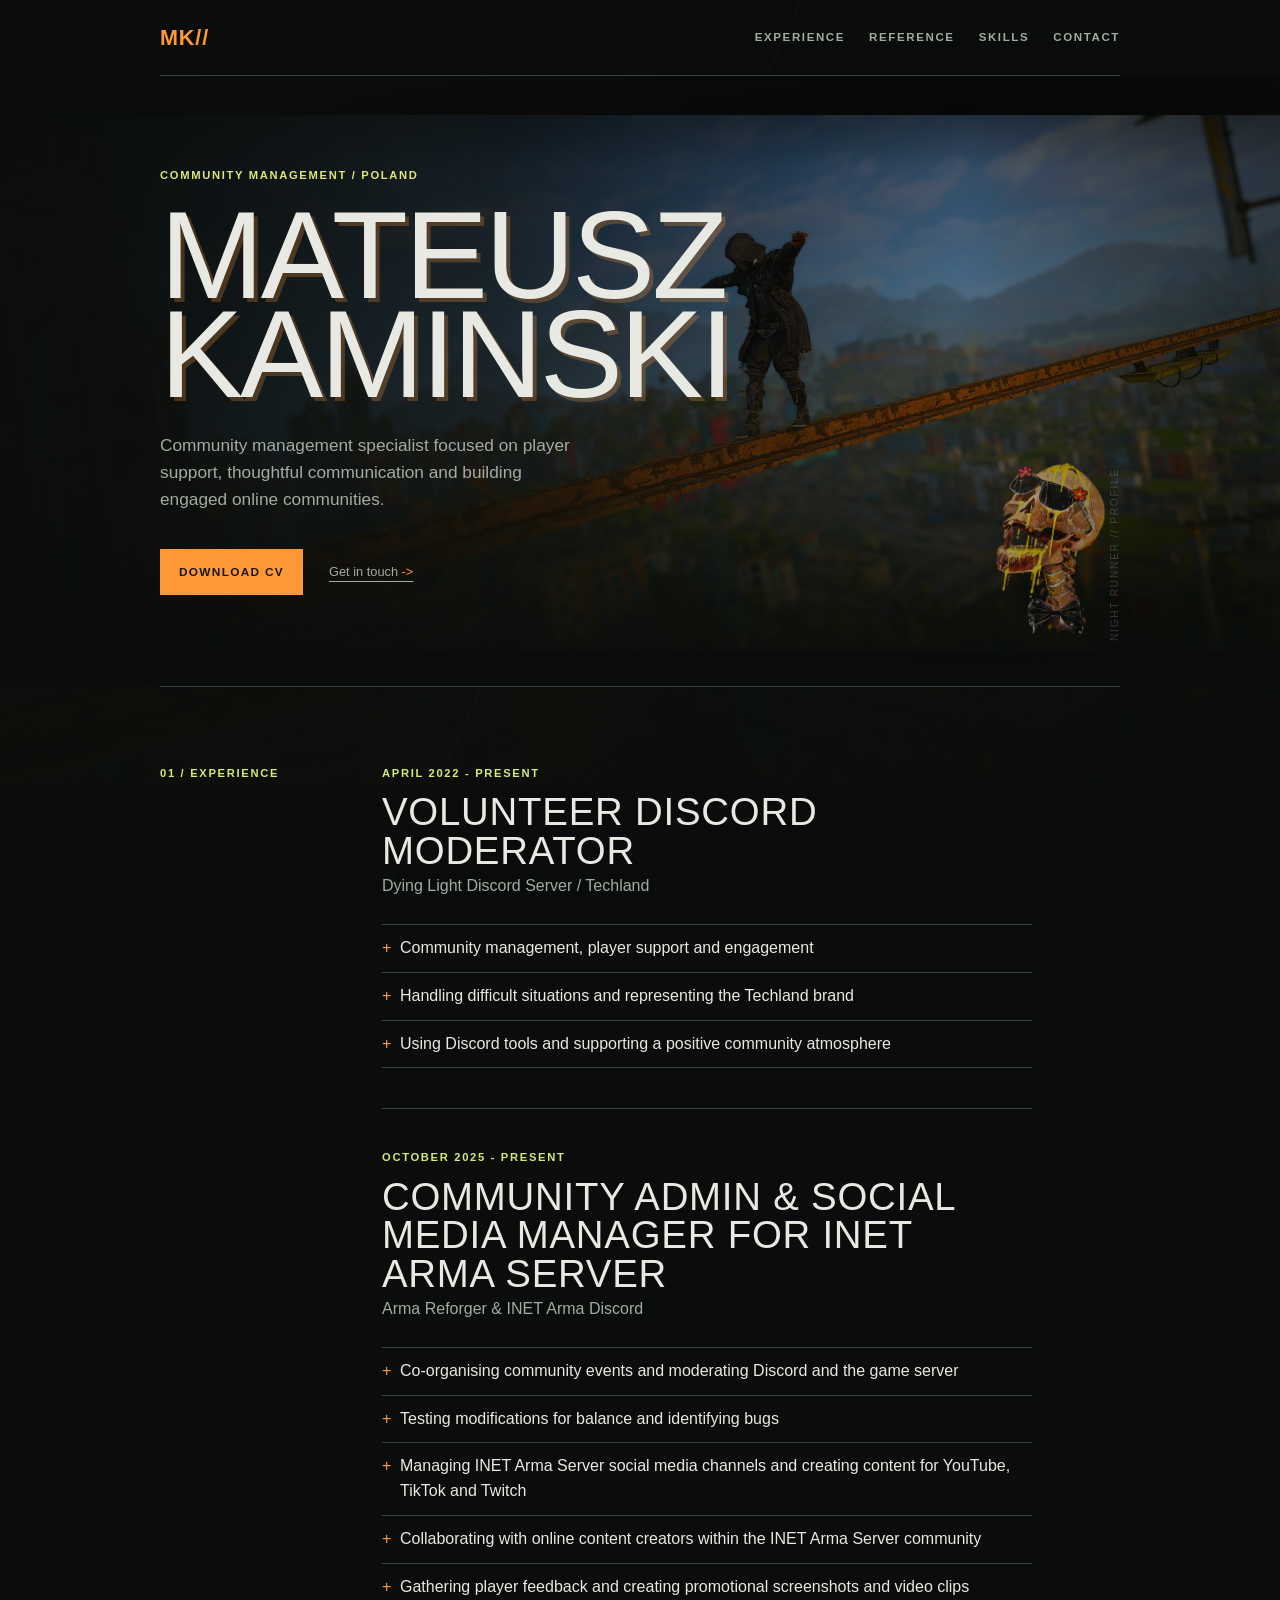
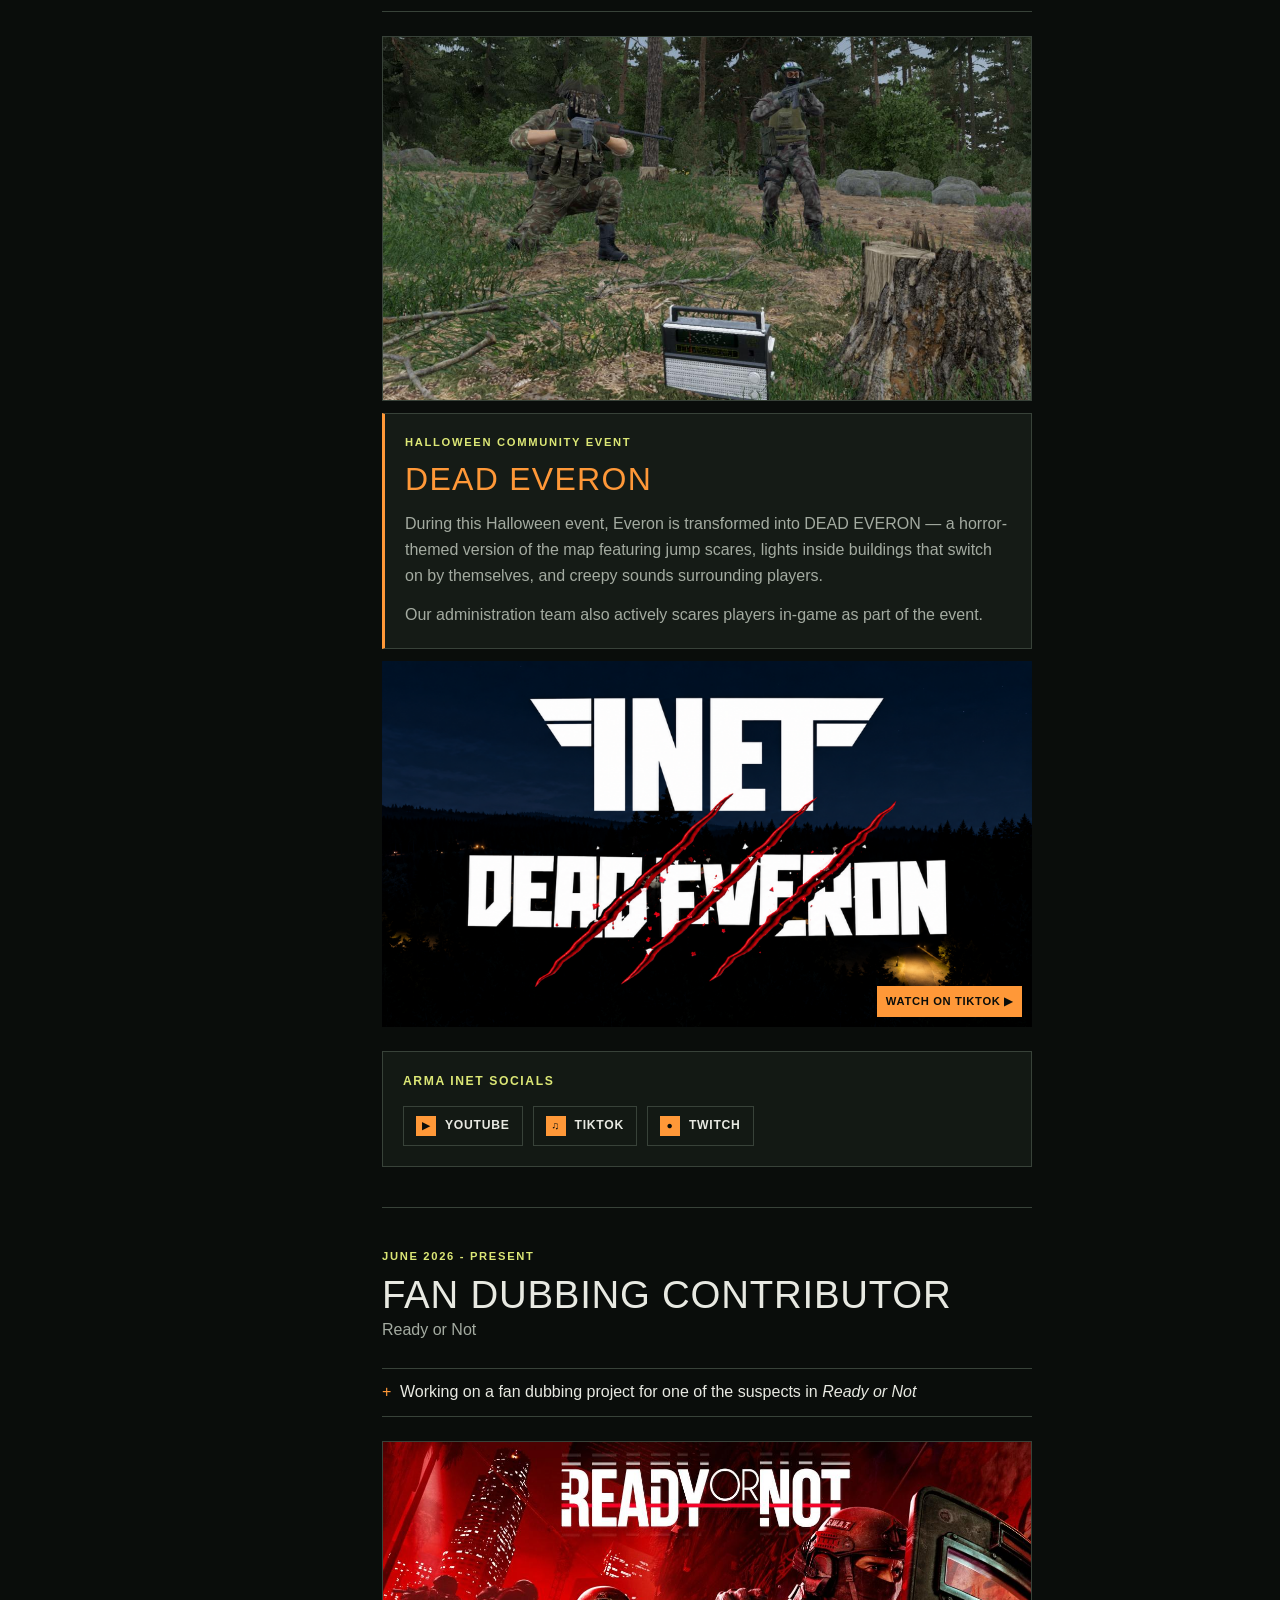
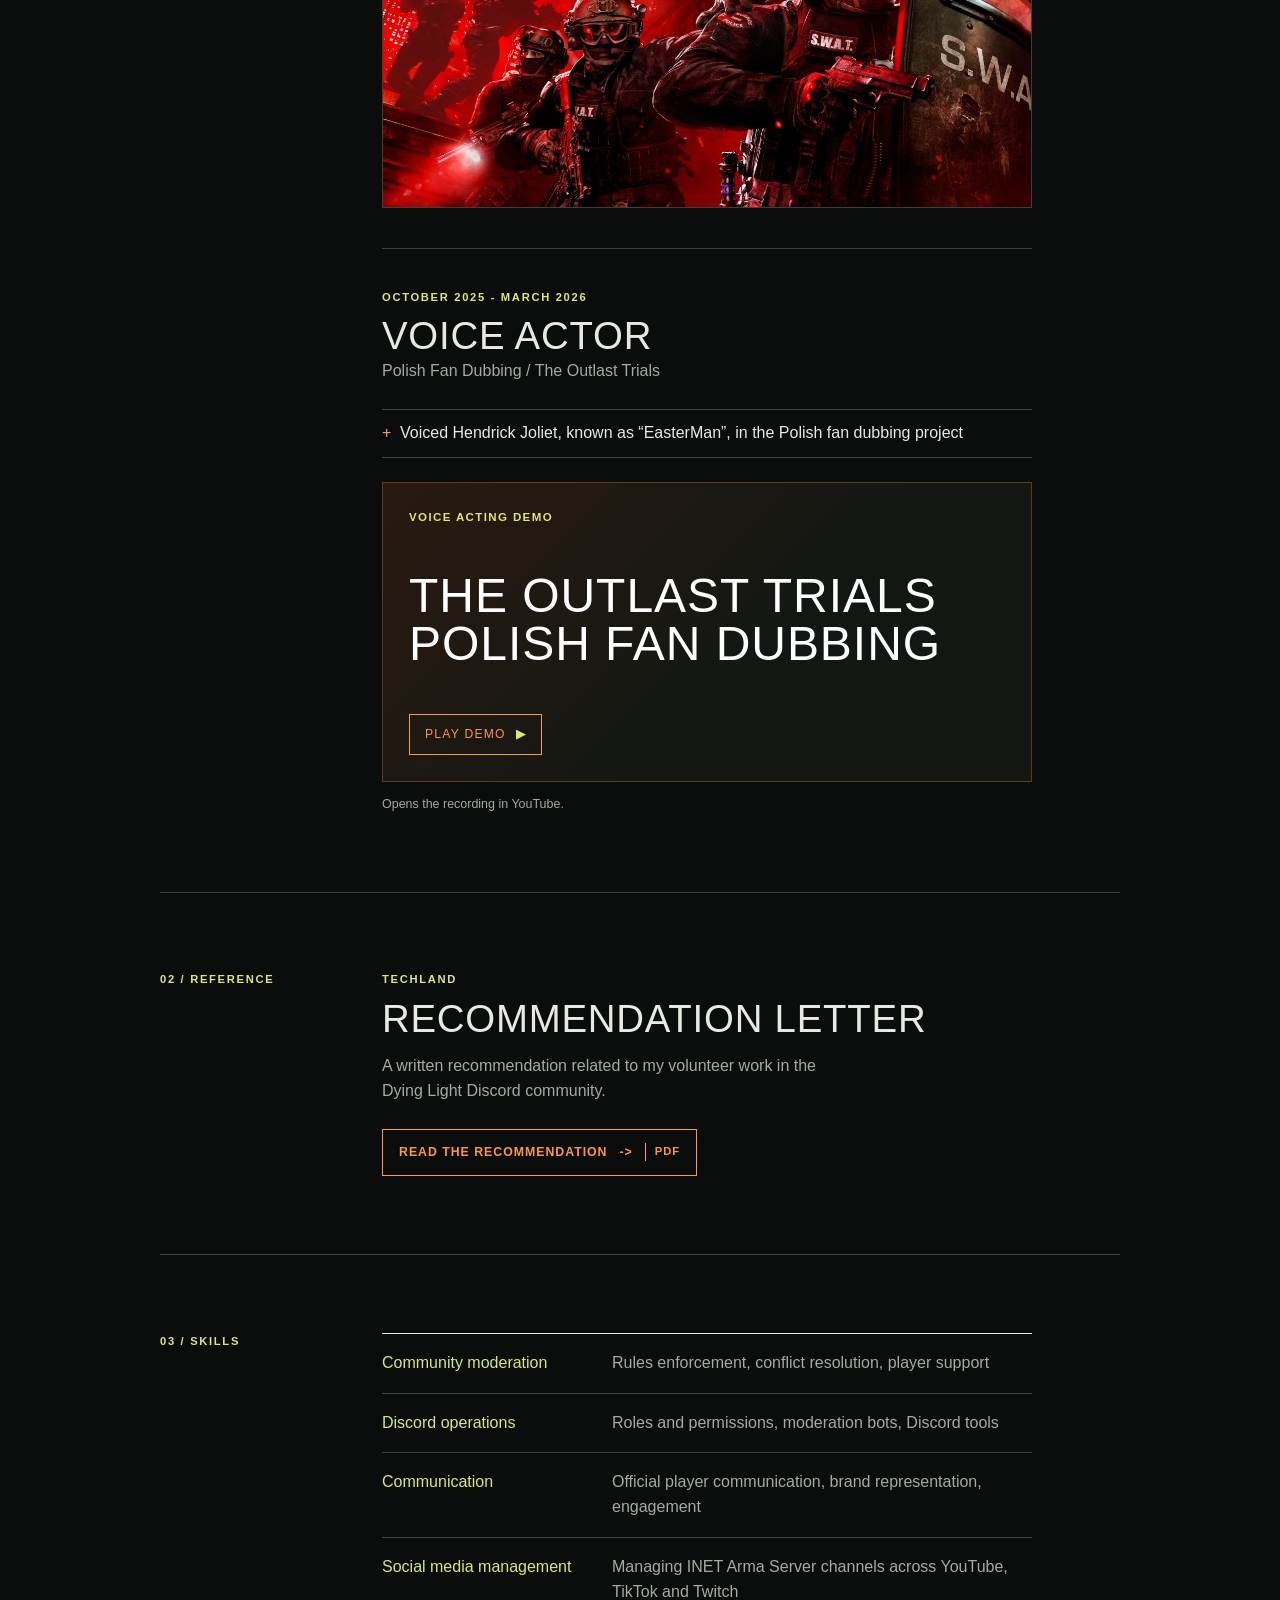
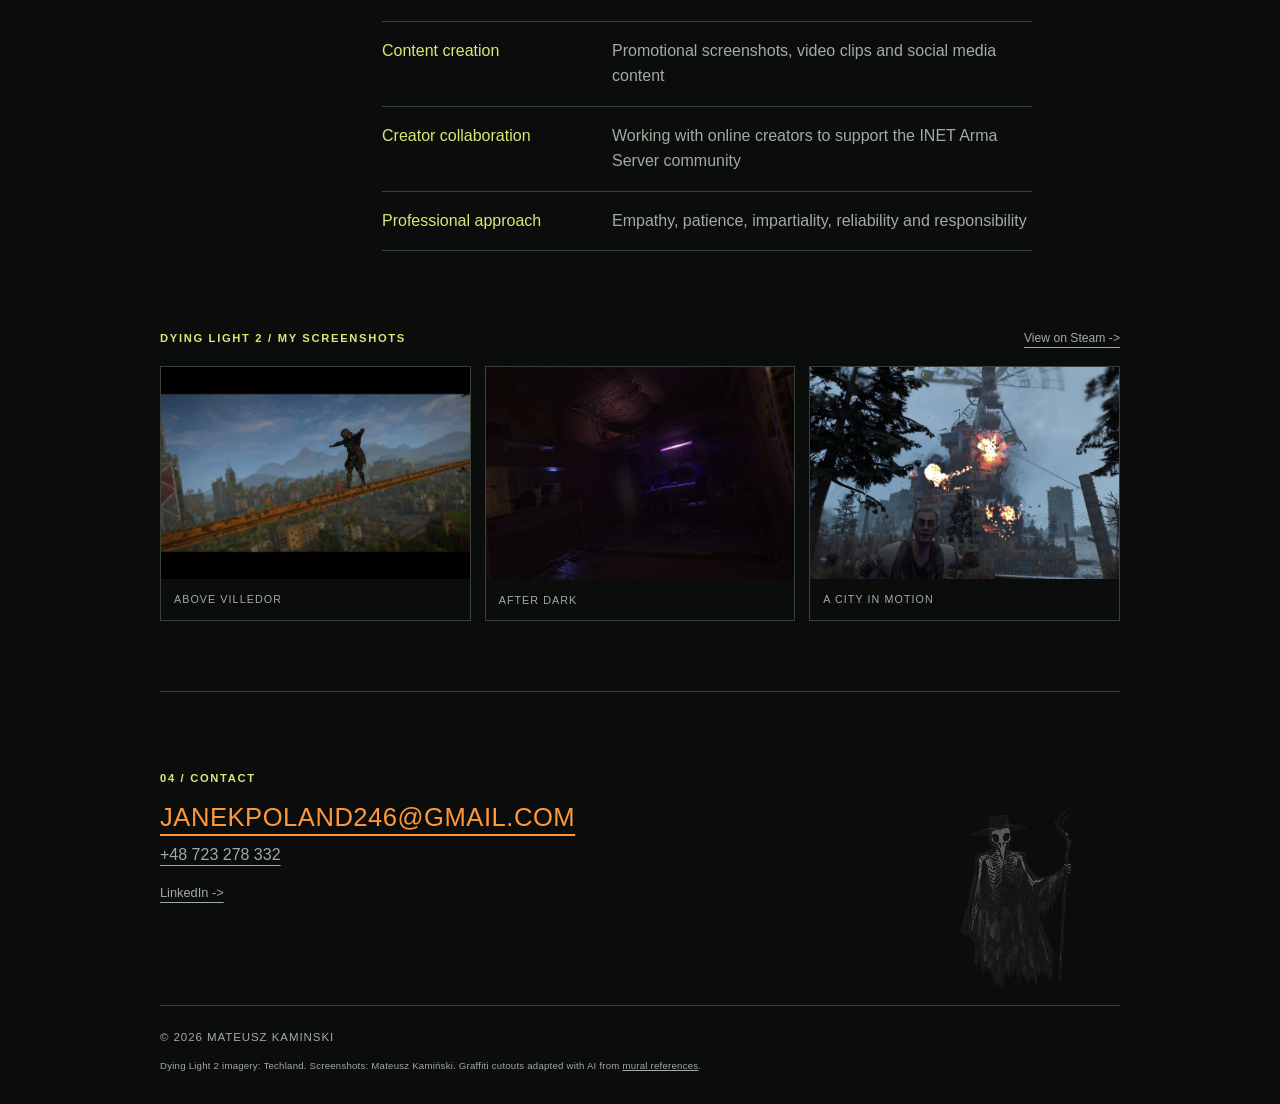
==== commit 129ebd85: "Add files via upload" ====
--- a/index.html
+++ b/index.html
@@ -13,7 +13,6 @@
       <nav aria-label="Main navigation">
         <a href="#experience">Experience</a>
         <a href="#reference">Reference</a>
-        <a href="#mod">Mod</a>
         <a href="#skills">Skills</a>
         <a href="#contact">Contact</a>
       </nav>
@@ -28,6 +27,7 @@
           <a class="button" href="assets/Mateusz_Kaminski_CV_ENG_GD_UPDATED.pdf" download>Download CV</a>
           <a class="text-link" href="mailto:janekpoland246@gmail.com">Get in touch <span>-&gt;</span></a>
         </div>
+        <img class="graffiti graffiti--hero" src="assets/graffiti-skullhammer-cutout.png" alt="" aria-hidden="true" />
       </section>
 
       <section class="section wrap" id="experience">
@@ -56,9 +56,15 @@
             </ul>
             <div class="arma-media">
               <img src="assets/arma-event.jpg" alt="Screenshot from an Arma Reforger community event" loading="lazy" />
-              <a class="arma-video" href="https://www.youtube.com/watch?v=RBV_w4im71E" target="_blank" rel="noreferrer" aria-label="Watch INET Arma Server video on YouTube">
-                <img src="https://i.ytimg.com/vi/RBV_w4im71E/hqdefault.jpg" alt="INET Arma Server YouTube video thumbnail" loading="lazy" />
-                <span>Watch video &#9654;</span>
+              <section class="arma-event-copy" aria-labelledby="dead-everon-title">
+                <p class="date">Halloween community event</p>
+                <h3 id="dead-everon-title">DEAD EVERON</h3>
+                <p>During this Halloween event, Everon is transformed into DEAD EVERON — a horror-themed version of the map featuring jump scares, lights inside buildings that switch on by themselves, and creepy sounds surrounding players.</p>
+                <p>Our administration team also actively scares players in-game as part of the event.</p>
+              </section>
+              <a class="arma-video arma-video--tiktok" href="https://www.tiktok.com/@inet.arma/video/7697371350473739542?lang=pl-PL" target="_blank" rel="noopener noreferrer" aria-label="Watch INET Arma Server video on TikTok">
+                <img src="assets/inet-arma-tiktok-16x9.png" alt="INET Arma — Dead Everon TikTok video thumbnail" loading="lazy" />
+                <span>Watch on TikTok &#9654;</span>
               </a>
             </div>
             <div class="arma-socials">
@@ -112,21 +118,8 @@
         </div>
       </section>
 
-      <section class="section wrap" id="mod">
-        <p class="label">03 / Mod project</p>
-        <div class="content mod-content">
-          <p class="date">Dying Light 2 / mod.io</p>
-          <h2>Unlimited Firearm Ammunition</h2>
-          <p class="company">A mod for <em>Dying Light 2</em> that adds infinite ammo to all firearms in the game without the need to reload.</p>
-          <div class="mod-media code-only">
-            <img class="mod-code" src="assets/unlimited-ammo-code.png" alt="Code screenshot showing NoAmmoConsume true" loading="lazy" />
-          </div>
-          <a class="mod-link" href="https://mod.io/g/dying-light-2/m/unlimited-firearm-ammunition#description" target="_blank" rel="noreferrer">View mod on mod.io <span>-&gt;</span></a>
-        </div>
-      </section>
-
       <section class="section wrap" id="skills">
-        <p class="label">04 / Skills</p>
+        <p class="label">03 / Skills</p>
         <div class="content skills">
           <div><h3>Community moderation</h3><p>Rules enforcement, conflict resolution, player support</p></div>
           <div><h3>Discord operations</h3><p>Roles and permissions, moderation bots, Discord tools</p></div>
@@ -138,15 +131,39 @@
         </div>
       </section>
 
+      <aside class="captures wrap" aria-labelledby="captures-title">
+        <div class="captures-heading">
+          <p class="label" id="captures-title">Dying Light 2 / My screenshots</p>
+          <a href="https://steamcommunity.com/id/jonathan_wysciguwka/screenshots/?appid=534380&amp;sort=newestfirst&amp;browsefilter=myfiles&amp;view=imagewall" target="_blank" rel="noopener noreferrer">View on Steam <span aria-hidden="true">-&gt;</span></a>
+        </div>
+        <div class="capture-grid">
+          <a class="capture" href="https://steamcommunity.com/sharedfiles/filedetails/?id=3332293577" target="_blank" rel="noopener noreferrer">
+            <img src="assets/dl2-villedor-crane.jpg" alt="A character balancing on a crane above Villedor" loading="lazy" />
+            <span>Above Villedor</span>
+          </a>
+          <a class="capture" href="https://steamcommunity.com/sharedfiles/filedetails/?id=2909542916" target="_blank" rel="noopener noreferrer">
+            <img src="assets/dl2-safe-zone.jpg" alt="Purple UV lighting inside a Dying Light 2 safe zone" loading="lazy" />
+            <span>After dark</span>
+          </a>
+          <a class="capture" href="https://steamcommunity.com/sharedfiles/filedetails/?id=3122613165" target="_blank" rel="noopener noreferrer">
+            <img src="assets/dl2-windmill.jpg" alt="A burning windmill tower in Dying Light 2" loading="lazy" />
+            <span>A city in motion</span>
+          </a>
+        </div>
+      </aside>
+
       <section class="contact wrap" id="contact">
-        <p class="label">05 / Contact</p>
+        <p class="label">04 / Contact</p>
         <a class="email" href="mailto:janekpoland246@gmail.com">janekpoland246@gmail.com</a>
         <a class="phone" href="tel:+48723278332">+48 723 278 332</a>
         <a class="linkedin" href="https://www.linkedin.com/in/mateusz-kami%C5%84ski-6b678b23a/" target="_blank" rel="noreferrer">LinkedIn -&gt;</a>
+        <img class="graffiti graffiti--contact" src="assets/graffiti-plague-doctor-cutout.png" alt="" aria-hidden="true" loading="lazy" />
       </section>
     </main>
 
-    <footer class="wrap">&copy; <span id="year"></span> Mateusz Kaminski</footer>
+    <footer class="wrap">&copy; <span id="year"></span> Mateusz Kaminski
+      <p class="art-credits">Dying Light 2 imagery: Techland. Screenshots: Mateusz Kamiński. Graffiti cutouts adapted with AI from <a href="https://guides4gamers.com/dying-light-2/pois/murals/" target="_blank" rel="noopener noreferrer">mural references</a>.</p>
+    </footer>
     <script src="script.js"></script>
   </body>
 </html>
--- a/style.css
+++ b/style.css
@@ -12,6 +12,30 @@
 .reference-copy { max-width: 470px; margin: 16px 0 25px; color: var(--muted); }.reference-link { display: inline-flex; align-items: center; gap: 12px; padding: 13px 16px; border: 1px solid var(--hazard); color: var(--hazard); text-decoration: none; font-size: .77rem; font-weight: bold; text-transform: uppercase; letter-spacing: .08em; }.reference-link:hover { background: var(--hazard); color: var(--deep); }.reference-link small { padding-left: 9px; border-left: 1px solid currentColor; font-size: .7rem; }
 .mod-media { display: grid; grid-template-columns: 2fr 1fr; gap: 12px; margin-top: 24px; }.mod-media img { display: block; width: 100%; border: 1px solid var(--line); }.mod-media.code-only { grid-template-columns: 1fr; }.mod-thumbnail { min-height: 300px; height: 100%; object-fit: cover; }.mod-code { height: 300px; max-width: 360px; object-fit: contain; background: #050605; }.mod-copy { margin-top: 24px; color: var(--muted); }.mod-copy p { margin: 0 0 12px; }.mod-copy code { color: var(--glow); font: .9em Consolas, "Courier New", monospace; }.mod-link { display: inline-block; margin-top: 13px; color: var(--hazard); font-size: .82rem; text-underline-offset: 5px; }
 .skills { border-top: 1px solid var(--ink); }.skills div { display: grid; grid-template-columns: 210px 1fr; gap: 20px; padding: 17px 0; border-bottom: 1px solid var(--line); }.skills h3, .skills p { margin: 0; font-size: 1rem; font-weight: normal; }.skills h3 { color: var(--glow); }.skills p { color: var(--muted); }.video-copy { max-width: 520px; margin: 0 0 24px; color: var(--muted); }.video-copy em { color: var(--ink); }.video-card { min-height: 300px; display: flex; flex-direction: column; align-items: flex-start; justify-content: space-between; padding: 26px; border: 1px solid #5f3c1c; background: linear-gradient(135deg, #2a1a10, #121714 60%); color: #fff; text-decoration: none; }.video-card:hover { background: linear-gradient(135deg, #4a2a14, #202b1d 60%); }.video-card-label { color: var(--glow); font-size: .72rem; font-weight: bold; letter-spacing: .12em; text-transform: uppercase; }.video-card-title { font: 500 clamp(1.7rem, 4vw, 3rem)/1 Impact, "Arial Narrow", sans-serif; text-transform: uppercase; letter-spacing: .02em; }.play-button { display: inline-flex; align-items: center; gap: 10px; padding: 10px 15px; border: 1px solid var(--hazard); color: var(--hazard); font-size: .76rem; text-transform: uppercase; letter-spacing: .1em; }.play-button b { color: var(--glow); }.video-note { margin: 13px 0 0; color: var(--muted); font-size: .78rem; }
+.arma-video--tiktok img { object-fit: contain; background: #070d14; }
+.arma-event-copy { padding: 20px; border: 1px solid var(--line); border-left: 3px solid var(--hazard); background: rgba(24,32,25,.8); }
+.arma-event-copy h3 { margin: 10px 0 14px; color: var(--hazard); font: 500 clamp(1.5rem, 3vw, 2rem)/1.1 Impact, "Arial Narrow", sans-serif; letter-spacing: .04em; }
+.arma-event-copy > p:not(.date) { margin: 0 0 12px; color: var(--muted); line-height: 1.65; }
+.arma-event-copy > p:last-child { margin-bottom: 0; }
 .voice-demo-card { margin-top: 24px; }
-.contact { padding: 78px 0 100px; border-top: 1px solid var(--line); }.email { display: block; margin: 18px 0 12px; color: var(--hazard); font: 500 clamp(1.7rem, 4vw, 3.5rem)/1 Impact, "Arial Narrow", sans-serif; letter-spacing: .02em; text-transform: uppercase; text-underline-offset: 8px; }.phone { display: block; width: fit-content; margin: 0 0 12px; color: var(--muted); font-size: 1rem; text-underline-offset: 5px; } footer { padding: 23px 0 30px; border-top: 1px solid var(--line); color: var(--muted); font-size: .72rem; letter-spacing: .08em; text-transform: uppercase; }
+/* Villedor atmosphere, using Mateusz's Steam screenshots. */
+body { background-image: linear-gradient(rgba(10,13,11,.94), rgba(10,13,11,.97)), url("assets/dl2-villedor-crane.jpg"); background-size: cover; background-position: center; background-attachment: fixed; }
+.hero { isolation: isolate; }
+.hero::before { content: ""; position: absolute; z-index: -1; inset: 0 auto 0 50%; width: 100vw; transform: translateX(-50%); background-image: linear-gradient(90deg, rgba(10,13,11,.97) 9%, rgba(10,13,11,.80) 39%, rgba(10,13,11,.30) 75%, rgba(10,13,11,.48)), linear-gradient(0deg, var(--deep), transparent 35%, transparent 85%, rgba(10,13,11,.6)), url("assets/dl2-villedor-crane.jpg"); background-size: cover; background-position: center, center, center 48%; pointer-events: none; }
+.graffiti { display: block; position: absolute; object-fit: contain; pointer-events: none; user-select: none; }
+.graffiti--hero { right: 16px; bottom: 50px; width: 118px; opacity: .64; transform: rotate(9deg); }
+.captures { padding: 0 0 70px; }
+.captures-heading { display: flex; align-items: center; justify-content: space-between; gap: 20px; margin-bottom: 18px; }
+.captures-heading > a { color: var(--muted); font-size: .76rem; text-underline-offset: 5px; }
+.capture-grid { display: grid; grid-template-columns: repeat(3, minmax(0, 1fr)); gap: 14px; }
+.capture { display: block; position: relative; overflow: hidden; border: 1px solid var(--line); background: var(--deep); text-decoration: none; }
+.capture img { display: block; width: 100%; aspect-ratio: 16 / 11; object-fit: cover; filter: saturate(.7); transition: filter .2s ease; }
+.capture:hover img, .capture:focus-visible img { filter: saturate(1); }
+.capture span { display: block; padding: 12px 13px; color: var(--muted); font-size: .67rem; text-transform: uppercase; letter-spacing: .1em; }
+.contact { position: relative; isolation: isolate; }
+.contact > a, .contact > .label { position: relative; z-index: 1; }
+.graffiti--contact { right: 24px; bottom: 10px; width: 165px; max-height: 260px; opacity: .32; filter: grayscale(1) brightness(2.4); transform: rotate(-6deg); z-index: -1; }
+.art-credits { max-width: 650px; margin: 11px 0 0; color: var(--muted); font-size: .6rem; line-height: 1.7; letter-spacing: .025em; text-transform: none; }
+@media (max-width: 640px) { body { background-attachment: scroll; }.hero::before { background-position: center, center, 64% center; }.graffiti--hero { right: 4px; bottom: 30px; width: 75px; opacity: .38; }.captures { padding-bottom: 50px; }.capture-grid { grid-template-columns: 1fr; }.capture img { aspect-ratio: 16 / 9; }.captures-heading { align-items: flex-start; }.captures-heading .label { max-width: 170px; }.graffiti--contact { right: 0; width: 110px; opacity: .15; } }
+.contact { padding: 78px 0 100px; border-top: 1px solid var(--line); }.email { display: block; margin: 18px 0 12px; color: var(--hazard); font: 500 clamp(.85rem, 2vw, 1.75rem)/1 Impact, "Arial Narrow", sans-serif; letter-spacing: .02em; text-transform: uppercase; text-underline-offset: 8px; }.phone { display: block; width: fit-content; margin: 0 0 12px; color: var(--muted); font-size: 1rem; text-underline-offset: 5px; } footer { padding: 23px 0 30px; border-top: 1px solid var(--line); color: var(--muted); font-size: .72rem; letter-spacing: .08em; text-transform: uppercase; }
 @media (max-width: 640px) { .wrap { width: min(100% - 32px, 960px); }.nav { min-height: 66px; } nav { gap: 14px; } nav a { font-size: .64rem; }.hero { min-height: 540px; }.hero::after { display: none; }.section { grid-template-columns: 1fr; gap: 22px; padding: 58px 0; }.skills div { grid-template-columns: 1fr; gap: 4px; }.mod-media { grid-template-columns: 1fr; }.mod-thumbnail,.mod-code { min-height: 0; height: auto; }.social-link { flex: 1 1 120px; justify-content: center; }.contact { padding: 58px 0 70px; } }
